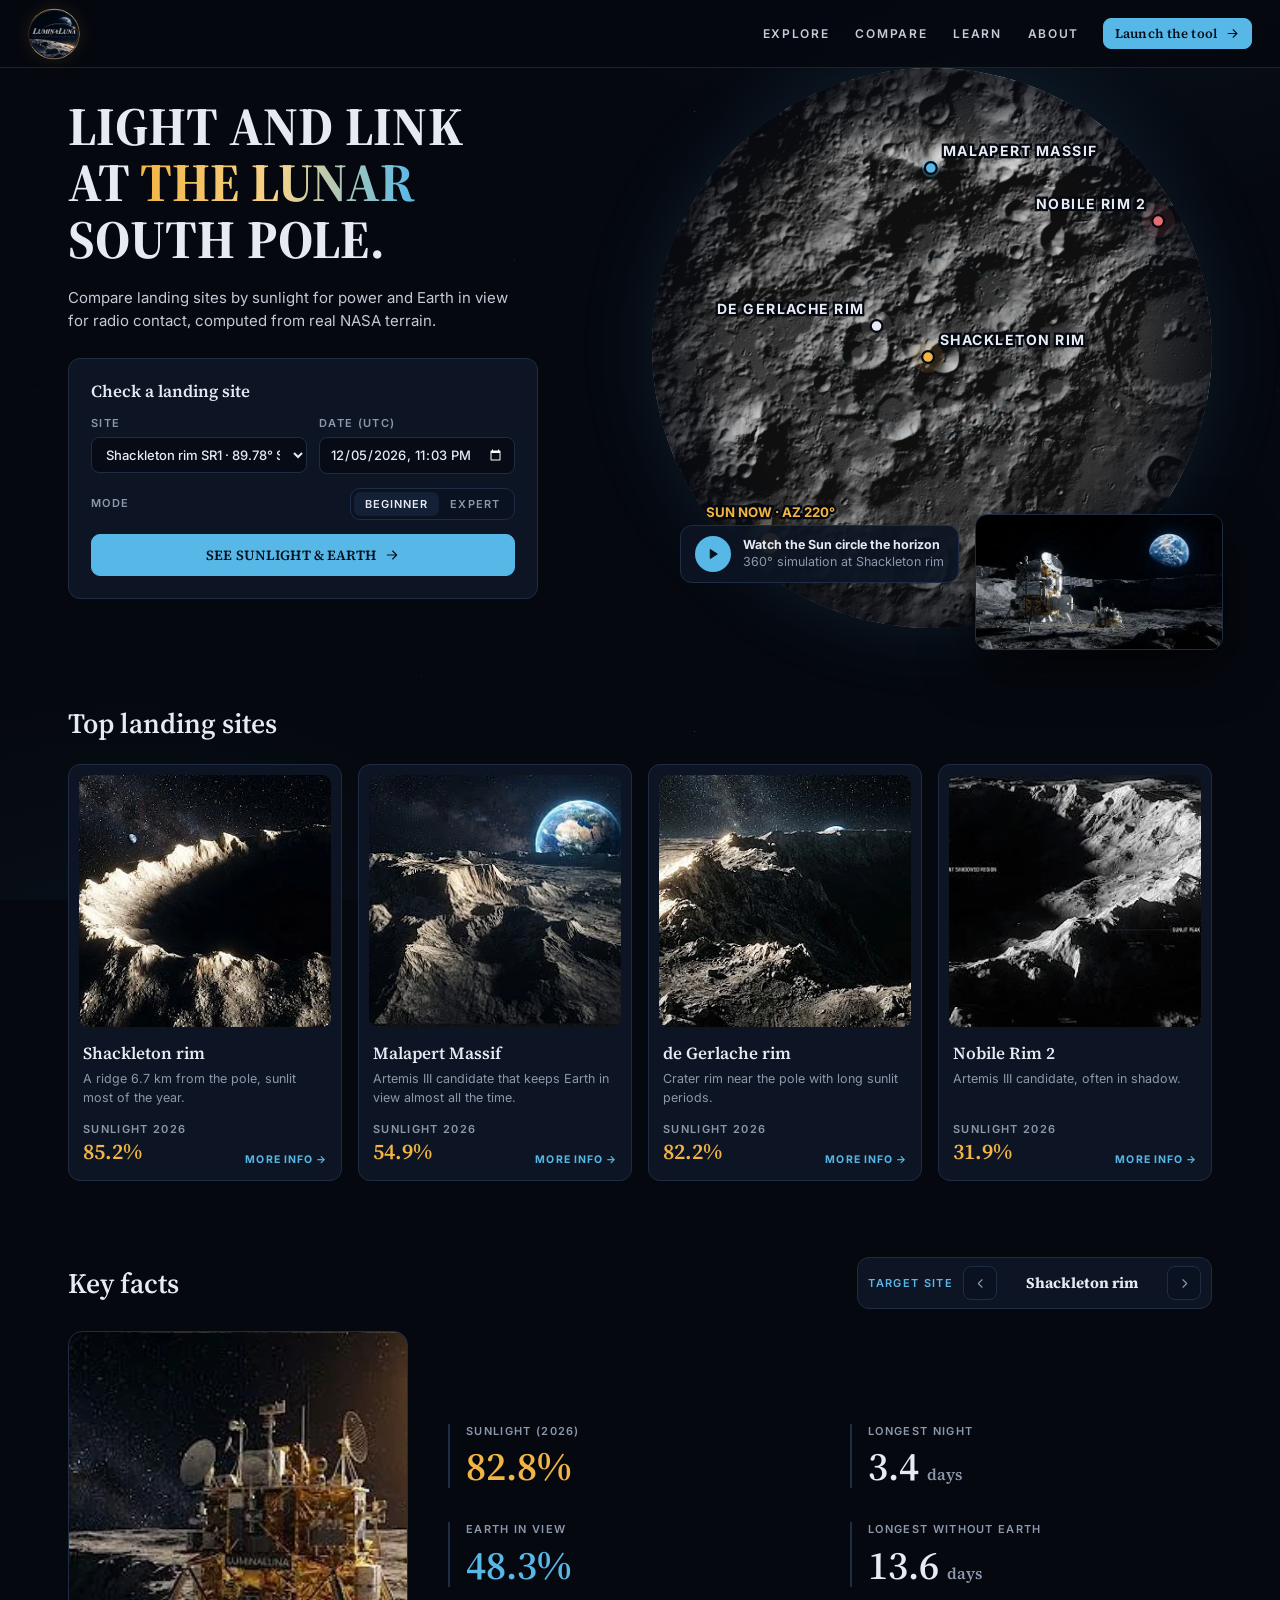
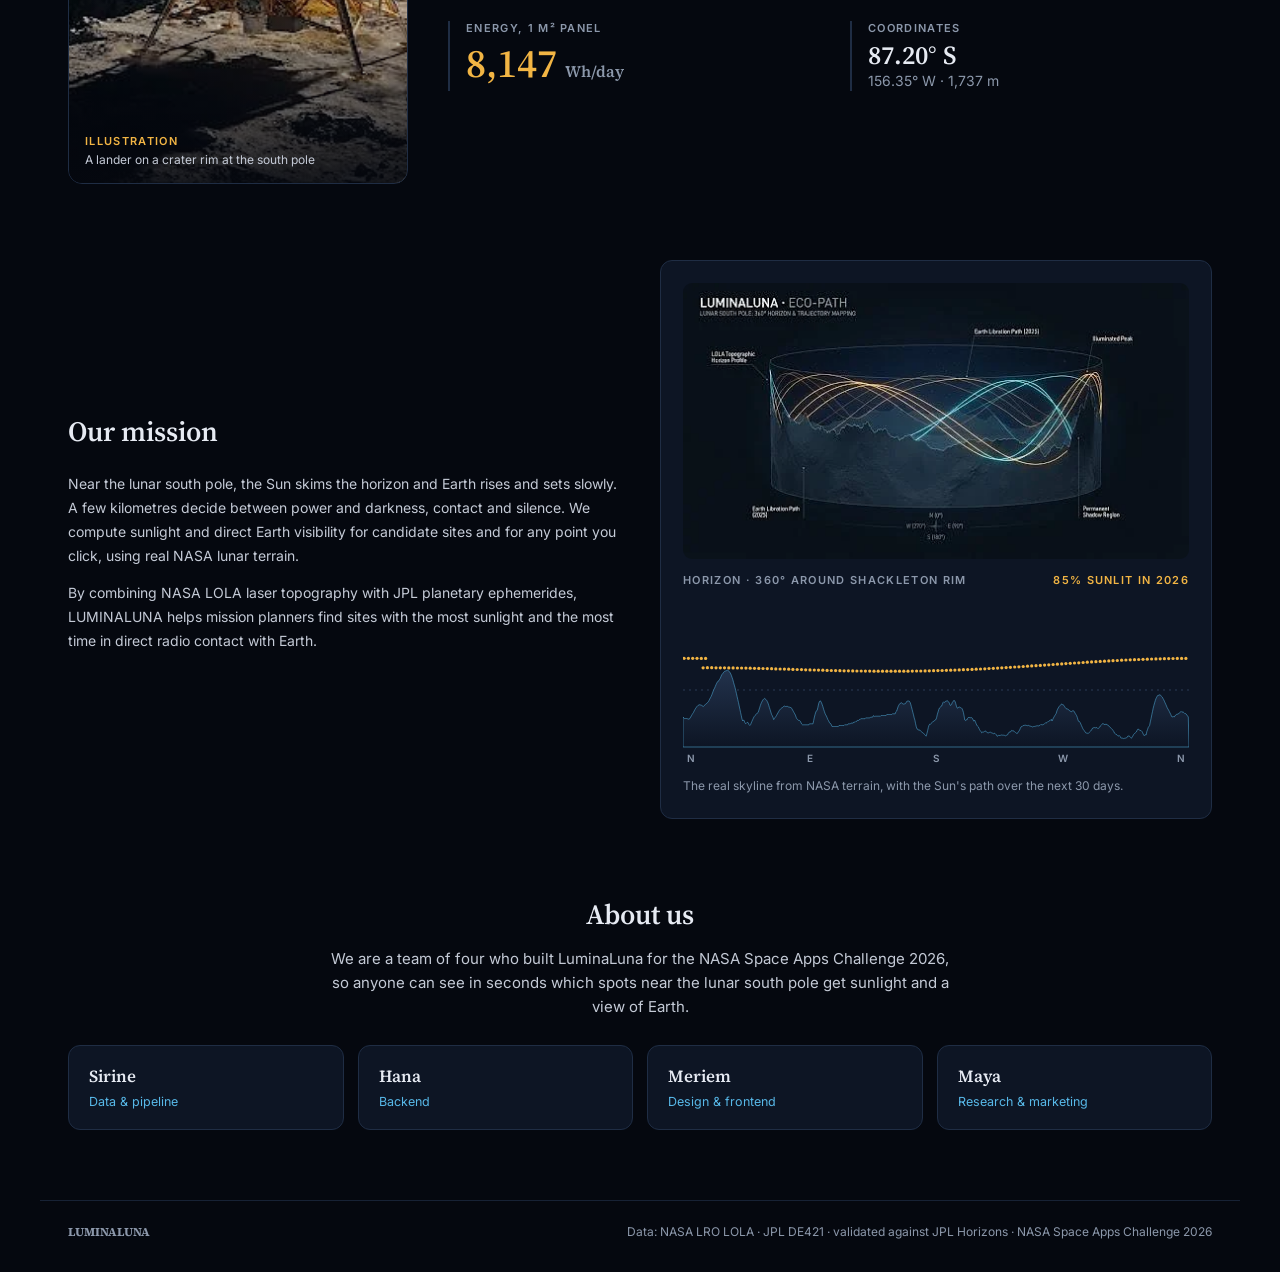
==== app/index.html @ 92cd5998 "Home page: previous design with pictures" ====
<!DOCTYPE html>
<html lang="en">
<head>
<meta charset="utf-8">
<meta name="viewport" content="width=device-width, initial-scale=1">
<title>LUMINALUNA · ECO-PATH — Light and link at the lunar south pole</title>
<meta name="description" content="Compare lunar south pole landing sites by sunlight for power and Earth in view for radio contact, computed from real NASA terrain. NASA Space Apps Challenge 2026.">
<link rel="icon" href="assets/favicon.png">
<link rel="preconnect" href="https://fonts.googleapis.com"><link rel="preconnect" href="https://fonts.gstatic.com" crossorigin>
<link href="https://fonts.googleapis.com/css2?family=Source+Serif+4:opsz,wght@8..60,500;8..60,600;8..60,700&family=Inter:wght@400;500;600;700&family=IBM+Plex+Mono:wght@400;500&display=swap" rel="stylesheet">
<link rel="stylesheet" href="css/landing-base.css">
<link rel="stylesheet" href="css/landing.css">
</head>
<body class="landing">
<header class="lnav">
  <a class="brand" href="index.html" id="logo"></a>
  <nav id="lmenu"><a href="explore.html">Explore</a><a href="compare.html">Compare</a><a href="learn.html">Learn</a><a href="#about">About</a></nav>
  <a class="btn sm hide-m" href="explore.html">Launch the tool <span class="ms" style="font-size:15px">arrow_forward</span></a>
  <button class="iconbtn burger" id="burger" aria-label="Menu"><span class="ms" style="font-size:18px">menu</span></button>
</header>

<main class="lmain">
  <!-- hero -->
  <section class="hero wrap">
    <div class="hero-text">
      <h1>LIGHT AND LINK<br>AT <span class="grad">THE LUNAR</span><br>SOUTH POLE.</h1>
      <p class="lead">Compare landing sites by sunlight for power and Earth in view for radio contact, computed from real NASA terrain.</p>
      <form class="card checkbox" id="check">
        <div class="card-head" style="margin-bottom:14px"><h3>Check a landing site</h3></div>
        <div class="grid" style="grid-template-columns:1.3fr 1fr;gap:12px">
          <label class="label">Site<select class="field" id="fSite" style="margin-top:6px;text-transform:none;letter-spacing:0;font-weight:500"></select></label>
          <label class="label">Date (UTC)<input class="field" type="datetime-local" id="fDate" step="60" style="margin-top:6px;color-scheme:dark;letter-spacing:0;font-weight:500"></label>
        </div>
        <div style="display:flex;justify-content:space-between;align-items:center;margin:14px 0">
          <span class="label">Mode</span>
          <div class="seg" id="fMode"><button type="button" data-m="b" class="on">Beginner</button><button type="button" data-m="x">Expert</button></div>
        </div>
        <button class="btn wide" type="submit">SEE SUNLIGHT &amp; EARTH <span class="ms" style="font-size:16px">arrow_forward</span></button>
      </form>
    </div>
    <div class="hero-map">
      <div class="disc" id="disc"></div>
      <figure class="hero-photo"><img src="assets/photos/lander-earth.webp" alt="Illustration of a lander and a rover on the lunar surface with Earth in the sky" width="512" height="279"></figure>
      <a class="play" id="playLink" href="site.html?id=shackleton_rim_sr1&play=1">
        <span class="playbtn"><span class="ms" style="font-size:16px">play_arrow</span></span>
        <span><b>Watch the Sun circle the horizon</b><br><span class="muted">360° simulation at Shackleton rim</span></span>
      </a>
    </div>
  </section>

  <!-- top sites -->
  <section class="wrap reveal">
    <h2 class="sec">Top landing sites</h2>
    <div class="topsites" id="topsites"></div>
  </section>

  <!-- key facts -->
  <section class="wrap reveal">
    <div style="display:flex;justify-content:space-between;align-items:center;gap:12px;flex-wrap:wrap">
      <h2 class="sec" style="margin:0">Key facts</h2>
      <div class="card picker"><span class="label earth">Target site</span>
        <button class="iconbtn" id="kPrev" aria-label="Previous site"><span class="ms" style="font-size:15px">chevron_left</span></button>
        <b id="kName" class="serif"></b>
        <button class="iconbtn" id="kNext" aria-label="Next site"><span class="ms" style="font-size:15px">chevron_right</span></button></div>
    </div>
    <div class="keyfacts">
      <div class="kimg" id="kImg" style="background-image:url(assets/photos/lander-sun.webp);background-position:80% center"><div class="cap"><span class="label sun">Illustration</span><br>A lander on a crater rim at the south pole</div></div>
      <div class="kgrid" id="kGrid"></div>
    </div>
  </section>

  <!-- mission -->
  <section class="wrap mission reveal">
    <div>
      <h2 class="sec">Our mission</h2>
      <p>Near the lunar south pole, the Sun skims the horizon and Earth rises and sets slowly. A few kilometres decide between power and darkness, contact and silence. We compute sunlight and direct Earth visibility for candidate sites and for any point you click, using real NASA lunar terrain.</p>
      <p class="muted">By combining NASA LOLA laser topography with JPL planetary ephemerides, LUMINALUNA helps mission planners find sites with the most sunlight and the most time in direct radio contact with Earth.</p>
    </div>
    <div class="card">
      <img class="mimg" src="assets/photos/mission-diagram.webp" alt="Illustration of the Sun and Earth paths above a 360 degree horizon" width="512" height="279" loading="lazy">
      <div class="card-head" style="margin-bottom:8px"><span class="label">Horizon · 360° around Shackleton rim</span><span class="label sun" id="mSun"></span></div>
      <div id="mSky"></div>
      <div class="note" style="margin-top:6px">The real skyline from NASA terrain, with the Sun's path over the next 30 days.</div>
    </div>
  </section>

  <!-- about -->
  <section class="wrap" id="about">
    <h2 class="sec" style="text-align:center">About us</h2>
    <p class="about-lead">We are a team of four who built LuminaLuna for the NASA Space Apps Challenge 2026, so anyone can see in seconds which spots near the lunar south pole get sunlight and a view of Earth.</p>
    <div class="team">
      <div class="card reveal"><b>Sirine</b><span class="earth">Data &amp; pipeline</span></div>
      <div class="card reveal"><b>Hana</b><span class="earth">Backend</span></div>
      <div class="card reveal"><b>Meriem</b><span class="earth">Design &amp; frontend</span></div>
      <div class="card reveal"><b>Maya</b><span class="earth">Research &amp; marketing</span></div>
    </div>
  </section>
</main>

<footer class="lfoot wrap">
  <b class="serif">LUMINALUNA</b>
  <span>Data: NASA LRO LOLA · JPL DE421 · validated against JPL Horizons · NASA Space Apps Challenge 2026</span>
</footer>
<script type="module" src="js/landing.js"></script>
</body>
</html>
---- app/css/landing-base.css ----
/* LUMINALUNA · ECO-PATH — styles (final Stitch "celestial" design) */
:root {
  --bg: #05080F; --side: #05080F; --card: #0D1524; --card2: #0A1120; --inner: #0A1120; --deep: #060B15; --hover: #132036;
  --line: #172235; --line2: #1F2D44;
  --text: #E6EAF2; --muted: #8C98AB; --faint: #56637A;
  --sun: #F2B544; --earth: #57B8E8; --earth-d: #3C9FD3; --ok: #55C995; --bad: #E66D72;
  --serif: "Source Serif 4", "Source Serif Pro", Georgia, serif;
  --sans: Inter, system-ui, sans-serif;
  --mono: "IBM Plex Mono", ui-monospace, monospace;
  --r: 12px;
}
* { box-sizing: border-box; }
html, body { margin: 0; background: var(--bg); color: var(--text); font: 14px/1.55 var(--sans); -webkit-font-smoothing: antialiased; }
body {
  background:
    radial-gradient(900px 500px at 85% -10%, rgba(87,184,232,.07), transparent 60%),
    radial-gradient(700px 500px at 10% 110%, rgba(87,184,232,.05), transparent 60%),
    var(--bg);
  background-attachment: fixed;
}
body::before { /* faint star field */
  content: ""; position: fixed; inset: 0; pointer-events: none; z-index: 0; opacity: .5;
  background-image:
    radial-gradient(1px 1px at 12% 18%, #fff8, transparent 60%), radial-gradient(1px 1px at 68% 9%, #fff6, transparent 60%),
    radial-gradient(1px 1px at 83% 42%, #fff5, transparent 60%), radial-gradient(1.4px 1.4px at 31% 77%, #fff7, transparent 60%),
    radial-gradient(1px 1px at 52% 58%, #fff4, transparent 60%), radial-gradient(1px 1px at 92% 85%, #fff6, transparent 60%),
    radial-gradient(1.2px 1.2px at 6% 63%, #fff5, transparent 60%), radial-gradient(1px 1px at 44% 31%, #fff3, transparent 60%);
  background-size: 620px 620px;
}
a { color: inherit; text-decoration: none; }
button, input, select { font: inherit; color: inherit; }
::selection { background: rgba(87,184,232,.25); }
.mono { font-family: var(--mono); font-variant-numeric: tabular-nums; }
.serif { font-family: var(--serif); }
.num { font-family: var(--serif); font-weight: 600; font-variant-numeric: tabular-nums; letter-spacing: -.01em; }
.muted { color: var(--muted); } .faint { color: var(--faint); }
.sun { color: var(--sun); } .earth { color: var(--earth); } .ok { color: var(--ok); } .bad { color: var(--bad); }
.ic { display: inline-block; vertical-align: middle; flex: none; }
.hidden { display: none !important; }
.label { font: 600 11px/1.3 var(--sans); letter-spacing: .12em; text-transform: uppercase; color: var(--muted); }
.label.sun { color: var(--sun); } .label.earth { color: var(--earth); }
.dot { display: inline-block; width: 8px; height: 8px; border-radius: 50%; margin-right: 7px; vertical-align: 1px; }

/* ================================================================ shell */
.sidebar { position: fixed; inset: 0 auto 0 0; width: 228px; background: var(--side); border-right: 1px solid var(--line);
  display: flex; flex-direction: column; z-index: 40; }
.brand { height: 104px; padding: 0; display: flex; align-items: center; justify-content: center; }
.sidebar .brand .emblem { width: 76px; height: 76px; }
.emblem { width: 46px; height: 46px; border-radius: 50%; flex: none; display: block; box-shadow: 0 0 18px rgba(242,181,68,.12); }
.brand b { display: block; font: 700 15px var(--serif); letter-spacing: .06em; }
.brand small { display: block; font: 600 10px var(--sans); color: var(--earth); letter-spacing: .14em; text-transform: uppercase; }
.nav { padding: 14px 10px; display: flex; flex-direction: column; gap: 4px; }
.nav a { display: flex; align-items: center; gap: 12px; padding: 10px 12px; border-radius: 8px; color: #C4CAD6;
  font: 500 14px var(--serif); letter-spacing: .08em; text-transform: uppercase; }
.nav a:hover { background: var(--hover); color: var(--text); }
.nav a.on { background: var(--earth); color: #04101C; font-weight: 600; }
.side-foot { margin-top: auto; padding: 16px 18px; font: 10.5px/1.6 var(--mono); color: var(--faint); }
.side-foot a { color: var(--muted); text-decoration: underline dotted; }
.main { margin-left: 228px; min-height: 100vh; position: relative; z-index: 1; }
.topbar { position: sticky; top: 0; z-index: 30; height: 64px; display: flex; align-items: center; gap: 12px; padding: 0 28px;
  background: rgba(5,8,15,.86); backdrop-filter: blur(10px); border-bottom: 1px solid var(--line); }
.page { padding: 26px 28px 40px; max-width: 1480px; }

.when { display: inline-flex; align-items: center; gap: 2px; background: var(--card2); border: 1px solid var(--line2); border-radius: 10px; padding: 3px 4px; }
.when button { background: none; border: 0; color: var(--muted); padding: 5px 6px; border-radius: 6px; cursor: pointer; font: 12px var(--mono); }
.when button:hover { background: var(--hover); color: var(--text); }
.when .date { display: inline-flex; align-items: center; gap: 7px; color: var(--earth); font: 600 13px var(--sans); padding: 5px 8px; }
.when .now { color: var(--earth); border: 1px solid var(--line2); background: var(--hover); font: 600 12px var(--sans); padding: 4px 10px; }
.when input { position: absolute; opacity: 0; pointer-events: none; width: 1px; height: 1px; }

.seg { display: inline-flex; background: var(--card2); border: 1px solid var(--line2); border-radius: 10px; padding: 3px; }
.seg button { border: 0; background: none; color: var(--muted); padding: 5px 11px; border-radius: 7px; cursor: pointer; font: 600 11px var(--sans); letter-spacing: .1em; text-transform: uppercase; }
.seg button:hover { color: var(--text); }
.seg button.on { background: var(--hover); color: var(--text); }
.seg.blue button.on { background: var(--earth); color: #04101C; }

.btn { white-space: nowrap; flex: none; display: inline-flex; align-items: center; justify-content: center; gap: 8px; padding: 10px 16px;
  border-radius: 9px; cursor: pointer; background: var(--earth); border: 1px solid var(--earth); color: #04101C; font: 600 14px var(--serif); letter-spacing: .01em; }
.btn:hover { background: #73C6EE; }
.btn.ghost { background: transparent; color: var(--text); border-color: var(--line2); }
.btn.ghost:hover { background: var(--hover); }
.btn.sm { padding: 6px 11px; font-size: 13px; border-radius: 8px; }
.btn.wide { width: 100%; }
.btn[disabled] { opacity: .45; cursor: default; }
.iconbtn { width: 34px; height: 34px; border-radius: 8px; border: 1px solid var(--line2); background: var(--card2); color: var(--muted); display: inline-grid; place-items: center; cursor: pointer; }
.iconbtn:hover { color: var(--text); background: var(--hover); }

/* ================================================================ cards */
.card { background: var(--card); border: 1px solid var(--line2); border-radius: var(--r); padding: 22px; }
.card h2 { font: 600 20px/1.2 var(--serif); margin: 0; }
.card h3 { font: 600 17px/1.25 var(--serif); margin: 0; }
.card-head { display: flex; flex-wrap: wrap; align-items: center; justify-content: space-between; gap: 10px; margin-bottom: 16px; }
.inner { background: var(--inner); border: 1px solid var(--line); border-radius: 10px; padding: 14px; }
.grid { display: grid; gap: 18px; }
.stack { display: flex; flex-direction: column; gap: 18px; }
.kv { display: flex; justify-content: space-between; align-items: center; gap: 12px; padding: 9px 12px; background: var(--inner);
  border: 1px solid var(--line); border-radius: 9px; font-size: 13px; }
.kv + .kv { margin-top: 8px; }
.kv > span:first-child { color: #C4CAD6; display: flex; align-items: center; gap: 8px; }
.kv > span:last-child { font-weight: 600; font-variant-numeric: tabular-nums; }
.bar { height: 5px; background: var(--deep); border-radius: 99px; overflow: hidden; }
.bar > i { display: block; height: 100%; border-radius: 99px; }
.tag { display: inline-block; font: 600 10px var(--sans); letter-spacing: .1em; text-transform: uppercase; padding: 3px 8px; border-radius: 6px; border: 1px solid var(--line2); color: var(--muted); }
.tag.sun { color: var(--sun); border-color: rgba(242,181,68,.4); background: rgba(242,181,68,.08); }
.tag.earth { color: var(--earth); border-color: rgba(87,184,232,.4); background: rgba(87,184,232,.08); }
.badge { font: 700 10px var(--sans); letter-spacing: .08em; text-transform: uppercase; padding: 3px 7px; border-radius: 5px; background: var(--earth); color: #04101C; }
.note { font-size: 12px; color: var(--muted); line-height: 1.55; }
.legend { display: flex; flex-wrap: wrap; gap: 16px; font: 600 11px var(--sans); letter-spacing: .06em; color: var(--muted); }
.legend i { display: inline-block; width: 10px; height: 10px; border-radius: 3px; margin-right: 6px; vertical-align: -1px; }
.stat { background: var(--card); border: 1px solid var(--line2); border-radius: 12px; padding: 18px 20px; display: flex; flex-direction: column; gap: 6px; }
.stat .top { display: flex; justify-content: space-between; align-items: center; }
.stat .v { font: 600 30px/1.15 var(--serif); letter-spacing: -.01em; margin-top: 10px; }
.stat .l { color: var(--muted); font-size: 12.5px; }
.thumb { background: #000 center/cover no-repeat; border-radius: 10px; }
.moonthumb { width: 64px; height: 64px; border-radius: 50%; background: #000 center/cover; border: 1px solid var(--line2); flex: none;
  box-shadow: 0 0 0 6px rgba(87,184,232,.05); }
.field { width: 100%; background: var(--deep); border: 1px solid var(--line2); border-radius: 8px; padding: 8px 10px; color: var(--text); font-size: 13px; }
.field:focus { outline: none; border-color: var(--earth); }
select.field { cursor: pointer; }
.page-title { font: 600 32px/1.1 var(--serif); margin: 0; }
.subtitle { color: var(--muted); margin-top: 6px; }

/* beginner / expert */
body:not(.expert) .x-only { display: none !important; }
body.expert .b-only { display: none !important; }

/* ================================================================ explore */
.explore { grid-template-columns: 290px minmax(380px, 1fr) 300px; align-items: start; }
.search { position: relative; }
.search .ic { position: absolute; left: 10px; top: 9px; color: var(--muted); }
.search .field { padding-left: 34px; }
.chips { display: flex; flex-wrap: wrap; gap: 6px; }
.chip { padding: 4px 10px; border-radius: 99px; font: 600 12px var(--sans); border: 1px solid var(--line2); background: var(--deep); color: #C4CAD6; cursor: pointer; white-space: nowrap; }
.chip:hover { color: var(--text); }
.chip.on { background: var(--earth); color: #04101C; border-color: var(--earth); }
.list { position: relative; display: flex; flex-direction: column; gap: 8px; max-height: 470px; overflow-y: auto; padding-right: 2px; }
.item { padding: 11px 12px; border-radius: 10px; background: var(--inner); border: 1px solid var(--line); cursor: pointer; display: flex; flex-direction: column; gap: 6px; }
.item:hover { border-color: var(--line2); background: var(--hover); }
.item.on { border-color: var(--earth); background: #0E1C30; }
.item .n { font: 600 14.5px/1.2 var(--serif); }
.item .c { font: 600 11.5px var(--sans); color: var(--earth); white-space: nowrap; }
.item .pp { display: flex; justify-content: space-between; font: 600 12px var(--sans); }
.mapcard { position: relative; overflow: hidden; }
.mapbox { position: relative; }
.mapwrap { position: relative; aspect-ratio: 1; width: 100%; max-width: 560px; margin: 4px auto; border-radius: 50%; overflow: hidden;
  background: var(--deep); border: 1px solid var(--line2); touch-action: none; cursor: crosshair; box-shadow: 0 0 60px rgba(87,184,232,.06); }
.mapwrap svg { width: 100%; height: 100%; display: block; }
.mapwrap.drag { cursor: grabbing; }
.mapbtns { position: absolute; right: 0; bottom: 6px; display: flex; flex-direction: column; gap: 6px; z-index: 2; }
.maptip { position: absolute; z-index: 3; pointer-events: none; background: rgba(13,21,36,.96); border: 1px solid var(--line2); border-radius: 8px; padding: 8px 10px;
  font-size: 12px; transform: translate(-50%, calc(-100% - 14px)); white-space: nowrap; }
.slopebar { display: flex; align-items: center; gap: 14px; justify-content: space-between; margin-top: 14px; font: 600 11px var(--sans); }
.slopebar .grad { flex: 1; height: 8px; border-radius: 99px; background: linear-gradient(90deg, #55C995, #F2B544 55%, #E66D72); max-width: 220px; }
.ministat { background: var(--inner); border: 1px solid var(--line2); border-radius: 10px; padding: 12px; }
.ministat .v { font: 600 26px var(--serif); margin-top: 6px; }

/* ================================================================ site detail */
.site-grid { grid-template-columns: 1fr 1fr; }
.statusc .big { font: 600 30px/1.15 var(--serif); margin: 10px 0 0; }
.statusc .foot { border-top: 1px solid var(--line2); margin-top: 18px; padding-top: 14px; font-size: 13px; }
.statusc .icon { width: 42px; height: 42px; border-radius: 50%; display: grid; place-items: center; background: var(--deep); border: 1px solid var(--line2); }
.panorama svg, .timeline svg { width: 100%; display: block; }
.months { display: grid; grid-template-columns: repeat(12, 1fr); gap: 6px; }
.months > div { min-width: 0; background: var(--inner); border: 1px solid var(--line); border-radius: 9px; padding: 8px 6px; font: 600 11px var(--sans); }
.months > div.on { border-color: var(--earth); box-shadow: inset 0 0 0 1px var(--earth); }
.months .cols { height: 46px; display: flex; gap: 4px; align-items: flex-end; margin: 8px 0 6px; }
.months .cols i { flex: 1; border-radius: 3px 3px 1px 1px; display: block; min-height: 2px; }
.months .vals { display: flex; justify-content: space-between; font-size: 10.5px; }
.win { display: flex; justify-content: space-between; align-items: center; gap: 10px; padding: 11px 13px; border-radius: 10px; background: var(--inner); border: 1px solid var(--line); }
.win + .win { margin-top: 8px; }
.win .t { font: 600 13px var(--serif); }
.win .s { font-size: 11.5px; color: var(--muted); margin-top: 2px; }
.win .pill { font: 600 11px var(--sans); padding: 4px 9px; border-radius: 6px; background: var(--hover); color: #C4CAD6; white-space: nowrap; }
.win.now .pill { background: rgba(87,184,232,.15); color: var(--earth); }
.progress { height: 4px; background: var(--deep); border-radius: 99px; overflow: hidden; }
.progress i { display: block; height: 100%; background: var(--earth); width: 0; transition: width .2s; }
.playbtn { width: 36px; height: 36px; border-radius: 50%; border: 0; background: var(--earth); color: #04101C; display: grid; place-items: center; cursor: pointer; flex: none; }
.playbtn:hover { background: #73C6EE; }
.sitepick { appearance: none; -webkit-appearance: none; background: transparent; border: 0; color: var(--text); font: 600 30px/1.15 var(--serif); cursor: pointer; padding-right: 26px;
  background-image: linear-gradient(45deg, transparent 50%, #8C98AB 50%), linear-gradient(135deg, #8C98AB 50%, transparent 50%);
  background-position: right 8px top 58%, right 2px top 58%; background-size: 6px 6px; background-repeat: no-repeat; max-width: 100%; field-sizing: content; }
.sitepick option, .sitepick optgroup { background: var(--card); color: var(--text); font: 14px var(--sans); }

/* ================================================================ compare */
.cols4 { display: grid; grid-template-columns: repeat(var(--n, 4), minmax(0, 1fr)); gap: 14px; }
.sitecard { background: var(--card); border: 1px solid var(--line2); border-radius: 12px; overflow: hidden; position: relative; }
.sitecard .thumb { height: 104px; border-radius: 0; position: relative; }
.sitecard .thumb::after { content: ""; position: absolute; inset: 0; background: linear-gradient(180deg, transparent 40%, rgba(13,21,36,.9)); }
.sitecard .lab { position: absolute; top: 10px; left: 12px; z-index: 1; font: 700 10px var(--sans); letter-spacing: .12em; background: rgba(5,8,15,.7); padding: 3px 7px; border-radius: 5px; }
.sitecard .x { position: absolute; top: 8px; right: 8px; z-index: 1; width: 26px; height: 26px; border-radius: 50%; border: 0; background: rgba(5,8,15,.7); color: var(--text); cursor: pointer; display: grid; place-items: center; }
.sitecard .body { padding: 12px 14px 14px; }
.sitecard .n { font: 600 16px var(--serif); }
.metricgroup { background: var(--inner); border: 1px solid var(--line); border-radius: 11px; padding: 14px; }
.metricgroup + .metricgroup { margin-top: 12px; }
.metricgroup h3 { font: 600 14.5px var(--serif); margin: 0 0 10px; display: flex; align-items: center; gap: 8px; }
.cell { background: var(--card2); border: 1px solid var(--line2); border-radius: 9px; padding: 10px 12px; display: flex; justify-content: space-between; align-items: center; gap: 6px; min-width: 0; }
.cell.best { border-color: rgba(87,184,232,.55); }
.cell .v { font: 600 18px var(--serif); white-space: nowrap; }
.cell .v small { font: 12px var(--sans); color: var(--muted); }
.cell .s { font-size: 11px; color: var(--muted); white-space: nowrap; overflow: hidden; text-overflow: ellipsis; }
.summary { font: 500 18px/1.45 var(--serif); }

/* ================================================================ learn */
.concepts { grid-template-columns: repeat(4, minmax(0, 1fr)); }
.concept { display: flex; flex-direction: column; }
.concept .sq { width: 38px; height: 38px; border-radius: 9px; display: grid; place-items: center; background: var(--deep); border: 1px solid var(--line2); }
.concept p { color: var(--muted); margin: 10px 0 0; line-height: 1.6; font-size: 13.5px; }
.concept .fact { margin-top: auto; padding-top: 16px; }
.concept .fact > div { display: flex; justify-content: space-between; gap: 10px; align-items: center; background: var(--inner); border: 1px solid var(--line); border-radius: 9px; padding: 9px 12px; }
input[type=range] { width: 100%; accent-color: var(--earth); }
.header-moon { position: absolute; right: 270px; top: -24px; width: 150px; height: 150px; background: url(../assets/moon.png) center/contain no-repeat; opacity: .55; pointer-events: none; filter: drop-shadow(0 0 30px rgba(87,184,232,.25)); }
@media (max-width: 860px) { .header-moon { right: 0; top: -30px; width: 110px; height: 110px; opacity: .35; } }

footer.credits { margin-top: 30px; padding-top: 14px; border-top: 1px solid var(--line); font: 11px var(--sans); color: var(--faint); display: flex; flex-wrap: wrap; gap: 6px 18px; justify-content: space-between; }
.loading { color: var(--muted); font: 12px var(--sans); padding: 24px; text-align: center; }
.toast { position: fixed; bottom: 22px; left: 50%; transform: translateX(-50%); background: var(--card); border: 1px solid var(--earth); border-radius: 10px; padding: 10px 16px; z-index: 99; font-size: 13px; box-shadow: 0 8px 30px rgba(0,0,0,.5); }

/* ================================================================ responsive */
@media (max-width: 1320px) {
  .explore { grid-template-columns: 270px 1fr; }
  .explore > :last-child { grid-column: 1 / -1; display: grid; grid-template-columns: 1fr 1fr; gap: 18px; }
  .concepts { grid-template-columns: repeat(2, minmax(0, 1fr)); }
}
@media (max-width: 860px) {
  .sidebar { inset: auto 0 0 0; width: 100%; height: 64px; flex-direction: row; border-right: 0; border-top: 1px solid var(--line); background: rgba(5,8,15,.96); backdrop-filter: blur(10px); }
  .brand, .side-foot { display: none; }
  .nav { flex-direction: row; justify-content: space-around; width: 100%; padding: 6px 4px; gap: 0; }
  .nav a { flex-direction: column; gap: 3px; padding: 6px 4px; flex: 1; font: 600 10.5px var(--sans); letter-spacing: .04em; text-align: center; min-height: 48px; justify-content: center; }
  .nav a.on { background: none; color: var(--earth); }
  .main { margin-left: 0; padding-bottom: 72px; }
  .topbar { height: auto; padding: 10px 14px; flex-wrap: wrap; gap: 8px; }
  .when .d1 { display: none; }
  .page { padding: 18px 14px 30px; }
  .page-title { font-size: 26px; }
  .explore, .site-grid, .concepts { grid-template-columns: 1fr; }
  .explore > :last-child { display: flex; grid-template-columns: none; }
  .explore > .mapcol { order: -2; }
  .explore > :last-child { order: -1; }
  .cols4 { grid-template-columns: repeat(2, minmax(0, 1fr)); }
  .months { grid-template-columns: repeat(4, minmax(0, 1fr)); }
  .stats4 { grid-template-columns: 1fr 1fr !important; }
  .metricgroup .cols4 { grid-template-columns: 1fr; gap: 6px; }
  .card { padding: 16px; }
  .statusc .big, .sitepick { font-size: 24px; }
  .hide-m { display: none !important; }
}
@media print {
  .sidebar, .topbar, .btn { display: none !important; }
  .main { margin: 0; }
}


/* ================================================================ animations */
@keyframes rise { from { opacity: 0; transform: translateY(14px); } to { opacity: 1; transform: none; } }
@keyframes fade { from { opacity: 0; } to { opacity: 1; } }
@keyframes twinkle { 0%, 100% { opacity: .35; } 50% { opacity: .7; } }
@keyframes pulse { 0% { box-shadow: 0 0 0 0 rgba(87,184,232,.55); } 70% { box-shadow: 0 0 0 10px rgba(87,184,232,0); } 100% { box-shadow: 0 0 0 0 rgba(87,184,232,0); } }
@keyframes pulseSun { 0% { box-shadow: 0 0 0 0 rgba(242,181,68,.55); } 70% { box-shadow: 0 0 0 10px rgba(242,181,68,0); } 100% { box-shadow: 0 0 0 0 rgba(242,181,68,0); } }
@keyframes glow { 0%, 100% { box-shadow: 0 0 14px rgba(242,181,68,.12); } 50% { box-shadow: 0 0 26px rgba(242,181,68,.32); } }
@keyframes shimmer { from { background-position: 0% 50%; } to { background-position: 200% 50%; } }
@keyframes spinSlow { to { transform: rotate(360deg); } }

body::before { animation: twinkle 7s ease-in-out infinite; }
.emblem { animation: glow 5s ease-in-out infinite; transition: transform .5s ease; }
.brand:hover .emblem { transform: rotate(-8deg) scale(1.05); }

/* page entrance: cards rise one after another */
.enter .page .card, .enter .page .stat, .enter .page .sitecard, .enter .page > h1, .enter .page .page-title { animation: rise .6s cubic-bezier(.2,.7,.2,1) both; }
.enter .page .grid > :nth-child(2), .enter .page .stack > :nth-child(2), .enter .page .cols4 > :nth-child(2) { animation-delay: .07s; }
.enter .page .grid > :nth-child(3), .enter .page .stack > :nth-child(3), .enter .page .cols4 > :nth-child(3) { animation-delay: .14s; }
.enter .page .grid > :nth-child(4), .enter .page .stack > :nth-child(4), .enter .page .cols4 > :nth-child(4) { animation-delay: .21s; }
.enter .page .stack > :nth-child(5) { animation-delay: .28s; } .enter .page .stack > :nth-child(6) { animation-delay: .35s; }
.enter .page .stack > :nth-child(7) { animation-delay: .42s; } .enter .page .stack > :nth-child(n+8) { animation-delay: .49s; }
.fadein > * { animation: rise .45s cubic-bezier(.2,.7,.2,1) both; }
.fadein > :nth-child(2) { animation-delay: .06s; } .fadein > :nth-child(3) { animation-delay: .12s; }

/* hover feedback */
.btn, .chip, .iconbtn, .item, .sitecard, .tsite, .nav a, .seg button { transition: background .2s, color .2s, border-color .2s, transform .2s, box-shadow .2s; }
.btn:hover { transform: translateY(-1px); box-shadow: 0 6px 18px rgba(87,184,232,.18); }
.btn:active { transform: none; }
.sitecard:hover, .tsite:hover { transform: translateY(-4px); border-color: rgba(87,184,232,.5); box-shadow: 0 14px 30px rgba(0,0,0,.35); }
.sitecard .thumb, .tsite .thumb { transition: transform .6s ease, filter .6s ease; }
.sitecard:hover .thumb, .tsite:hover .thumb { transform: scale(1.04); filter: brightness(1.12); }
.sitecard, .tsite .thumbbox { overflow: hidden; }
.item:hover { transform: translateX(3px); }
.nav a:hover .ic { transform: scale(1.12); }
.nav a .ic { transition: transform .2s; }

/* live indicators */
.statusc .icon.live { animation: pulseSun 2.4s ease-out infinite; }
.statusc .icon.live.earthlive { animation-name: pulse; }
.playbtn { animation: pulse 2.6s ease-out infinite; }
.playbtn.playing { animation: none; }
.bar > i, .months .cols i { transition: height .6s cubic-bezier(.2,.7,.2,1), width .6s cubic-bezier(.2,.7,.2,1); }
.mapwrap { animation: fade .8s ease both; }

/* scroll reveal (landing) */
.reveal { opacity: 0; transform: translateY(22px); transition: opacity .8s cubic-bezier(.2,.7,.2,1), transform .8s cubic-bezier(.2,.7,.2,1); }
.reveal.in { opacity: 1; transform: none; }

@media (prefers-reduced-motion: reduce) {
  *, *::before, *::after { animation: none !important; transition: none !important; }
  .reveal { opacity: 1; transform: none; }
}
---- app/css/landing.css ----
/* Landing page (index.html) — extends app.css */
.landing .wrap { max-width: 1200px; margin: 0 auto; padding: 0 28px; }
.lnav { position: sticky; top: 0; z-index: 30; display: flex; align-items: center; gap: 24px; padding: 0 28px; height: 68px;
  background: rgba(5,8,15,.85); backdrop-filter: blur(10px); border-bottom: 1px solid var(--line); }
.lnav .brand { padding: 0; height: auto; display: flex !important; }
.lnav .emblem { width: 52px; height: 52px; }
.lnav nav { margin-left: auto; display: flex; gap: 26px; }
.lnav nav a { font: 600 12px var(--sans); letter-spacing: .14em; text-transform: uppercase; color: #C4CAD6; }
.lnav nav a:hover { color: var(--earth); }
.burger { display: none; }
.lmain { position: relative; z-index: 1; }
.landing .lmain > section + section { margin-top: 76px; }
.hero { display: grid; grid-template-columns: 1fr 1.05fr; gap: 40px; align-items: center; margin-top: 48px; }
.hero h1 { font: 700 54px/1.05 var(--serif); letter-spacing: .005em; margin: 0; }
.hero .grad { background: linear-gradient(90deg, var(--sun), #F6D38B 25%, var(--earth) 50%, #F6D38B 75%, var(--sun)); background-size: 200% 100%; -webkit-background-clip: text; background-clip: text; color: transparent; animation: shimmer 8s linear infinite; }
.hero .lead { color: #C4CAD6; font-size: 15px; max-width: 460px; margin: 18px 0 26px; }
.checkbox { max-width: 470px; }
.hero-map { position: relative; }
.disc { aspect-ratio: 1; width: 100%; max-width: 560px; margin-left: auto; border-radius: 50%; overflow: hidden; box-shadow: 0 0 80px rgba(87,184,232,.12), inset 0 0 0 1px var(--line2); }
.disc svg { width: 100%; height: 100%; display: block; }
.play { position: absolute; left: 6%; bottom: 8%; display: flex; align-items: center; gap: 12px; background: rgba(13,21,36,.92); border: 1px solid var(--line2);
  border-radius: 12px; padding: 10px 14px; font-size: 12.5px; line-height: 1.35; }
.play:hover { border-color: var(--earth); }
.sec { font: 600 28px var(--serif); margin: 0 0 22px; }
.topsites { display: grid; grid-template-columns: repeat(4, minmax(0, 1fr)); gap: 16px; }
.tsite { background: var(--card); border: 1px solid var(--line2); border-radius: 12px; padding: 10px; display: flex; flex-direction: column; }
.tsite .thumb { aspect-ratio: 1; border-radius: 9px; }
.tsite h3 { font: 600 17px var(--serif); margin: 14px 4px 4px; }
.tsite p { color: var(--muted); font-size: 12.5px; margin: 0 4px 14px; flex: 1; }
.tsite .row { display: flex; justify-content: space-between; align-items: flex-end; margin: 0 4px 4px; }
.tsite .row .v { font: 600 22px var(--serif); color: var(--sun); }
.tsite .more { font: 700 10.5px var(--sans); letter-spacing: .1em; color: var(--earth); }
.picker { display: flex; align-items: center; gap: 10px; padding: 8px 10px; }
.picker b { font-size: 15px; min-width: 150px; text-align: center; }
.keyfacts { display: grid; grid-template-columns: 340px 1fr; gap: 40px; align-items: center; margin-top: 22px; }
.kimg { aspect-ratio: 3 / 4; border-radius: 14px; background: #000 center/cover; position: relative; border: 1px solid var(--line2); overflow: hidden; }
.kimg::after { content: ""; position: absolute; inset: 0; background: linear-gradient(180deg, transparent 55%, rgba(5,8,15,.9)); }
.kimg .cap { position: absolute; left: 16px; bottom: 14px; z-index: 1; font-size: 12px; color: #C4CAD6; }
.kgrid { display: grid; grid-template-columns: 1fr 1fr; gap: 34px 40px; }
.kgrid > div { border-left: 2px solid var(--line2); padding-left: 16px; }
.kgrid .v { font: 600 40px/1.1 var(--serif); margin-top: 6px; }
.kgrid .v small { font: 600 16px var(--serif); color: var(--muted); }
.mission { display: grid; grid-template-columns: 1fr 1fr; gap: 40px; align-items: center; }
.mission p { color: #C4CAD6; line-height: 1.7; }
.team { display: grid; grid-template-columns: repeat(4, minmax(0, 1fr)); gap: 14px; }
.team .card { padding: 18px 20px; display: flex; flex-direction: column; gap: 4px; }
.team b { font: 600 17px var(--serif); }
.team span { font-size: 12.5px; }
.lfoot { margin-top: 70px !important; padding: 22px 28px 30px !important; border-top: 1px solid var(--line); display: flex; justify-content: space-between; gap: 14px; flex-wrap: wrap;
  font-size: 12px; color: var(--muted); position: relative; z-index: 1; }

@media (max-width: 980px) {
  .hero, .keyfacts, .mission { grid-template-columns: 1fr; }
  .hero h1 { font-size: 40px; }
  .disc { margin: 0 auto; }
  .topsites { grid-template-columns: none; grid-auto-flow: column; grid-auto-columns: 72%; overflow-x: auto; scroll-snap-type: x mandatory; padding-bottom: 6px; }
  .tsite { scroll-snap-align: start; }
  .kimg { aspect-ratio: 16 / 9; }
  .team { grid-template-columns: 1fr 1fr; }
}
@media (max-width: 700px) {
  .landing .wrap, .lnav { padding-left: 16px; padding-right: 16px; }
  .lnav nav { display: none; position: absolute; top: 68px; left: 0; right: 0; flex-direction: column; gap: 0; background: var(--card); border-bottom: 1px solid var(--line2); }
  .lnav nav.open { display: flex; }
  .lnav nav a { padding: 16px 20px; border-top: 1px solid var(--line); }
  .burger { display: inline-grid; margin-left: auto; }
  .hero h1 { font-size: 34px; }
  .kgrid { gap: 22px 18px; }
  .kgrid .v { font-size: 30px; }
  .play { position: static; margin-top: 14px; }
  .lmain > section + section { margin-top: 52px; }
}

/* landing animations */
.hero-text > * { animation: rise .8s cubic-bezier(.2,.7,.2,1) both; }
.hero-text > :nth-child(2) { animation-delay: .15s; } .hero-text > :nth-child(3) { animation-delay: .3s; }
.hero-map { animation: fade 1.4s ease .2s both; }
.disc { animation: discglow 6s ease-in-out infinite; }
@keyframes discglow { 0%, 100% { box-shadow: 0 0 60px rgba(87,184,232,.10), inset 0 0 0 1px var(--line2); } 50% { box-shadow: 0 0 110px rgba(87,184,232,.22), inset 0 0 0 1px var(--line2); } }
.disc svg .orbit { transform-origin: 0 0; animation: spinSlow 120s linear infinite; }
.play .playbtn { animation: pulse 2.6s ease-out infinite; }
.tsite:nth-child(2) { transition-delay: 0s; }
.topsites .tsite.reveal:nth-child(2) { transition-delay: .08s; } .topsites .tsite.reveal:nth-child(3) { transition-delay: .16s; } .topsites .tsite.reveal:nth-child(4) { transition-delay: .24s; }
.team .card.reveal:nth-child(2) { transition-delay: .08s; } .team .card.reveal:nth-child(3) { transition-delay: .16s; } .team .card.reveal:nth-child(4) { transition-delay: .24s; }
.kgrid > div { transition: opacity .4s; }
.kgrid.swap > div { opacity: 0; }

/* pictures from the design */
.hero-photo { position: absolute; right: -2%; bottom: -4%; width: 44%; margin: 0; border-radius: 12px; overflow: hidden; border: 1px solid var(--line2); box-shadow: 0 18px 50px rgba(0,0,0,.6); }
.hero-photo img { display: block; width: 100%; height: auto; }
.tsite .thumb { background-size: cover; background-position: center; }
.mimg { display: block; width: 100%; height: auto; border-radius: 9px; margin-bottom: 14px; }
@media (max-width: 860px) { .hero-photo { position: static; width: 100%; margin-top: 14px; } }
.about-lead { text-align: center; color: #C4CAD6; max-width: 620px; margin: -8px auto 26px; font-size: 15px; line-height: 1.6; }
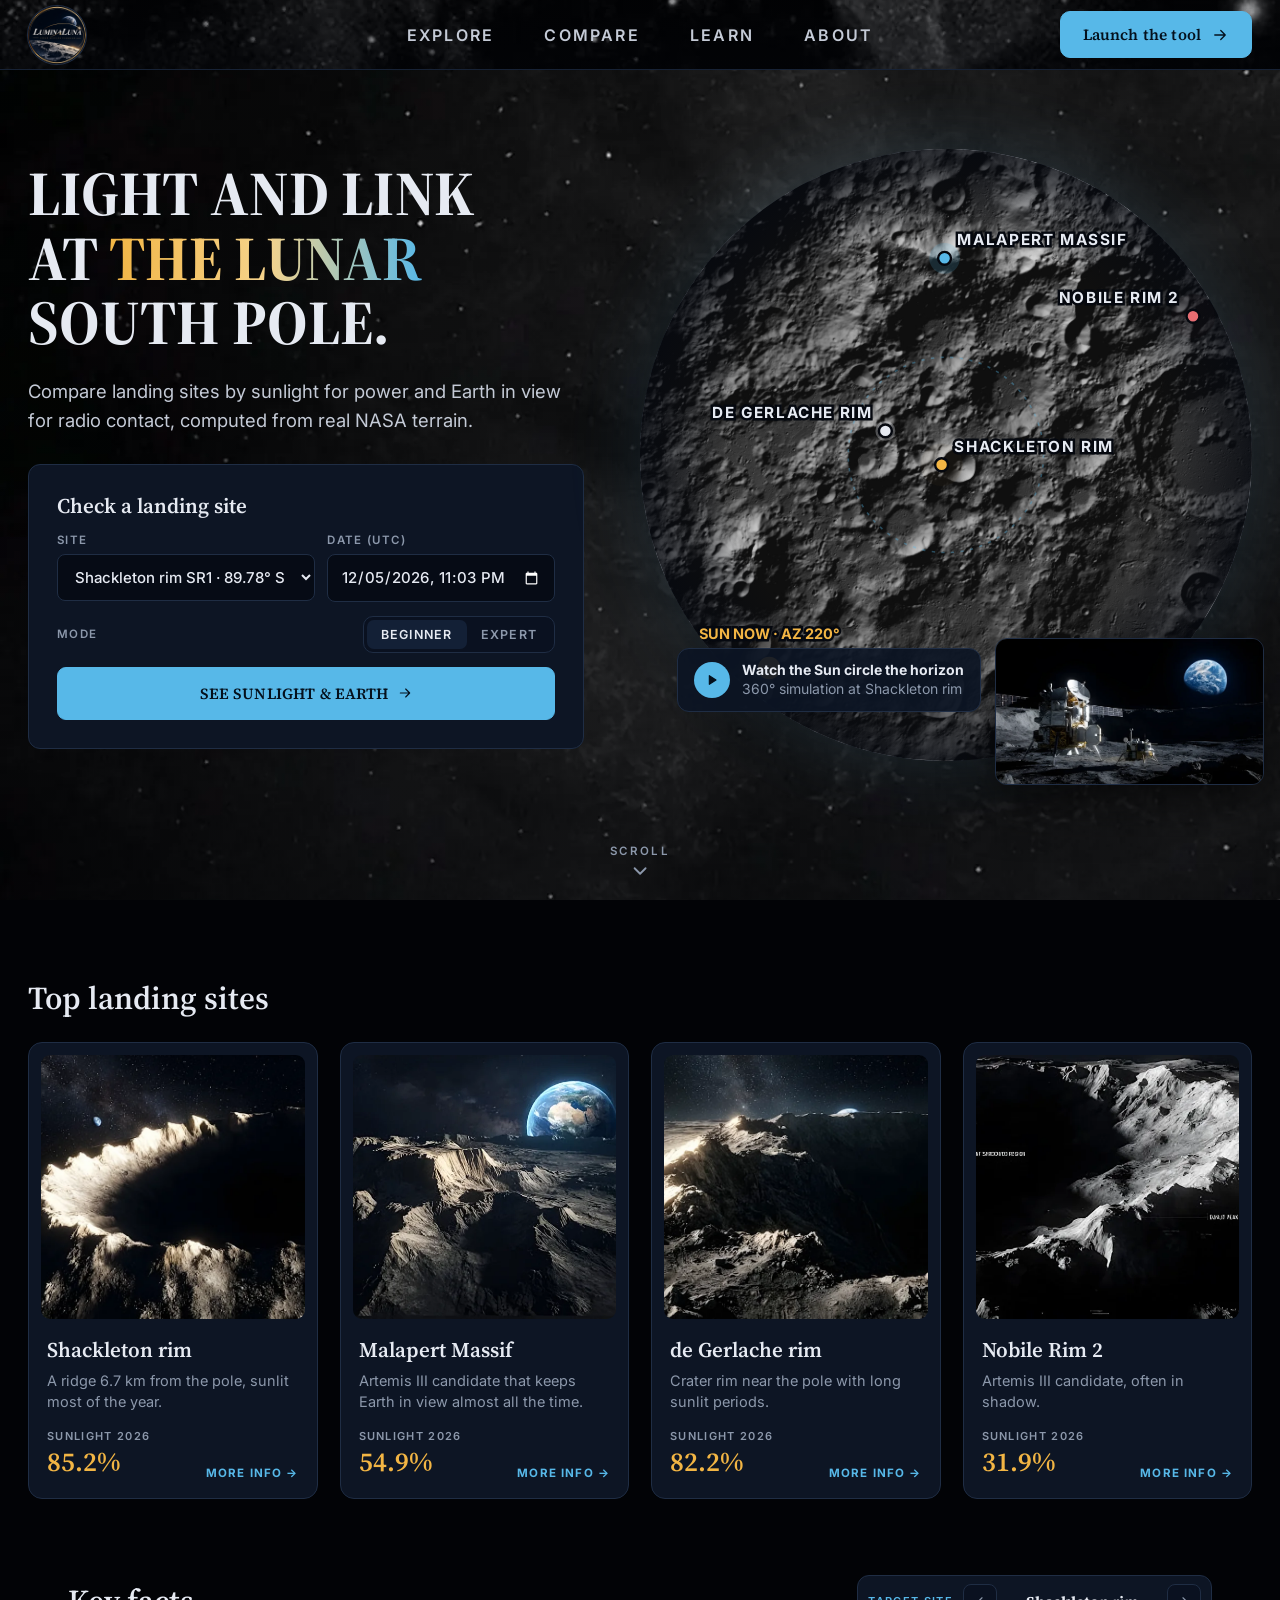
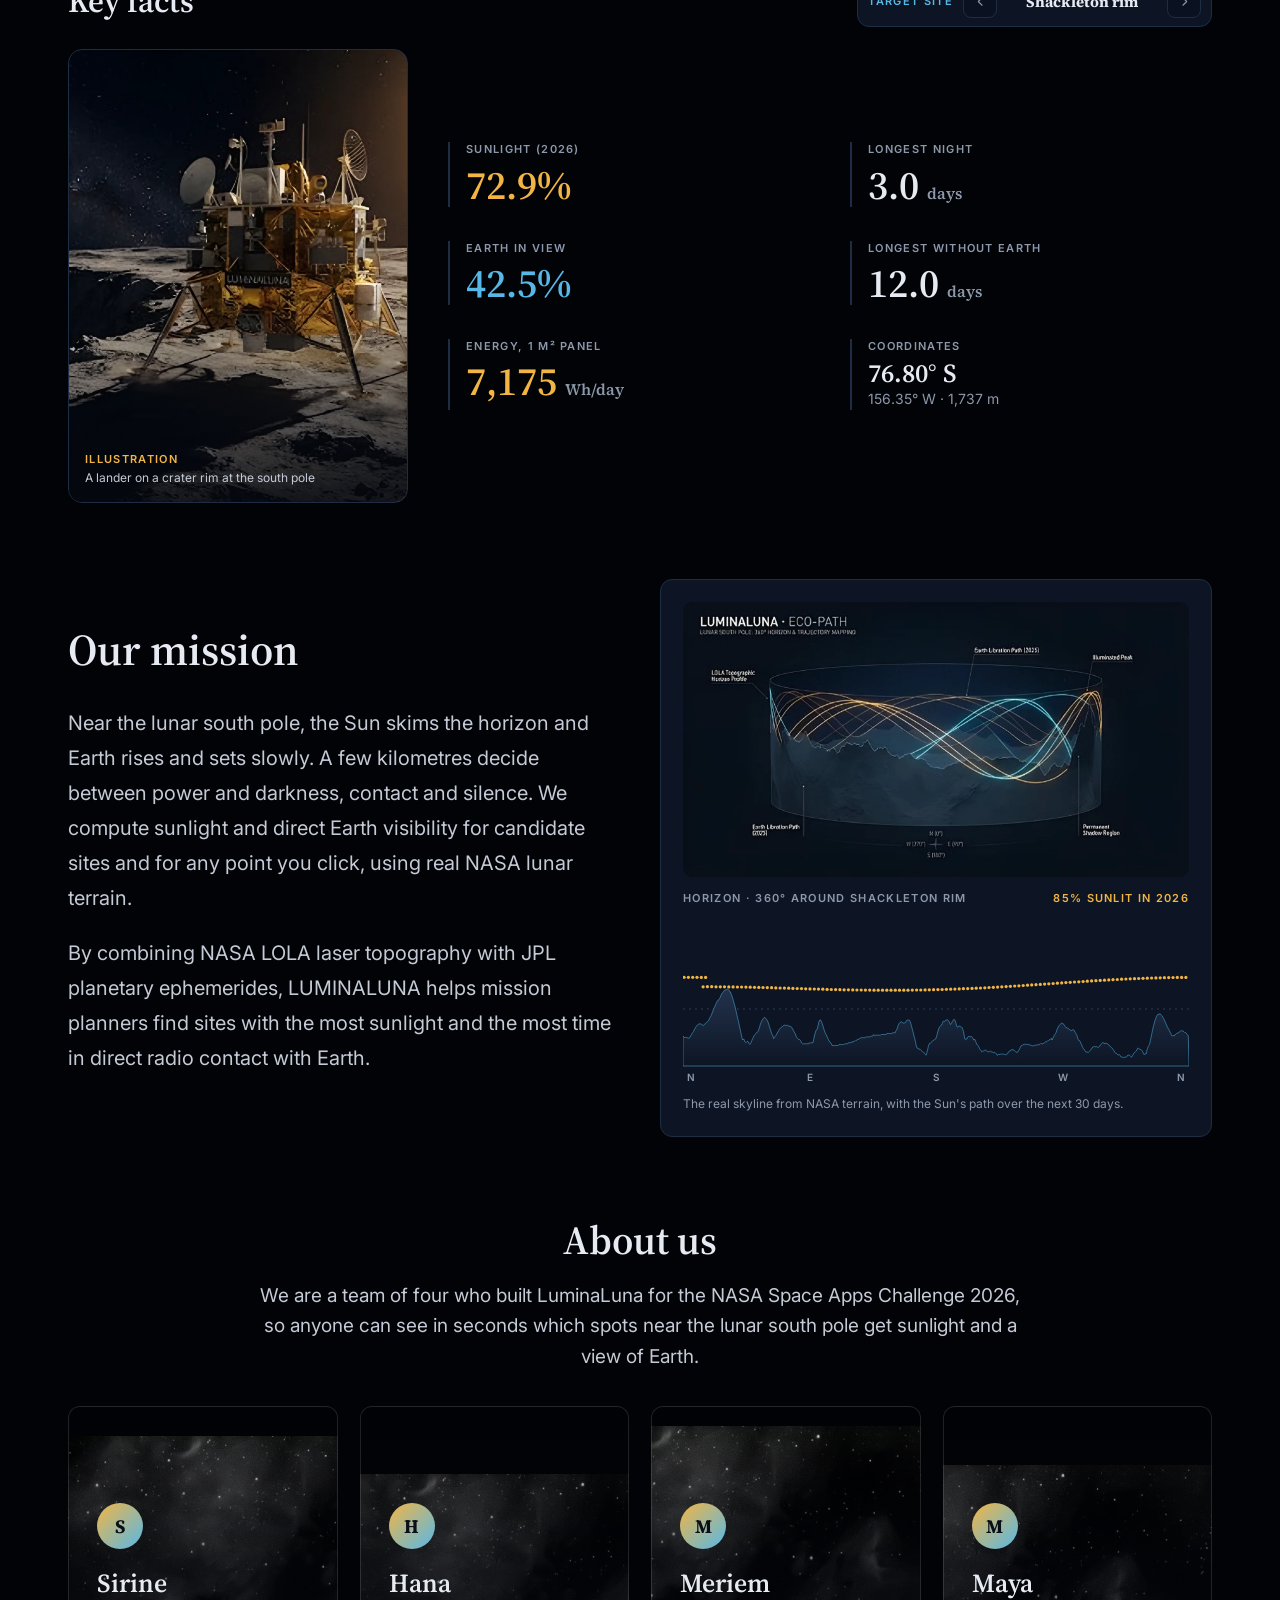
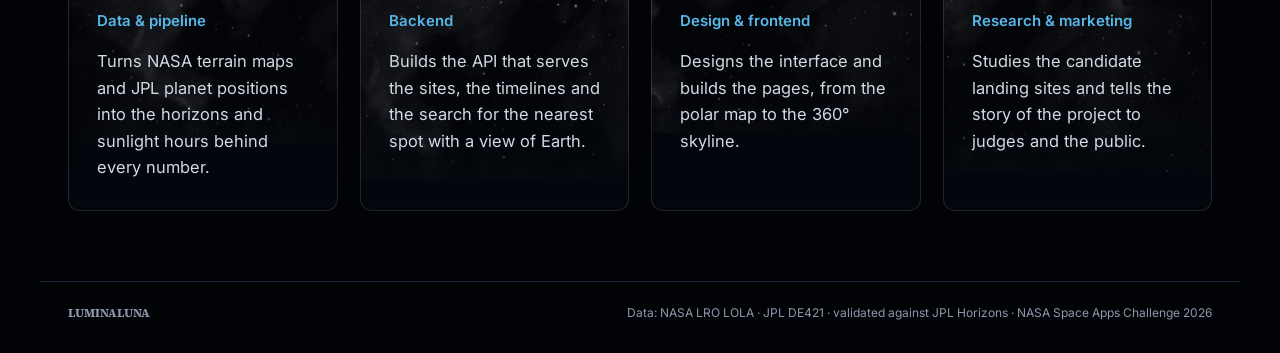
==== commit 06c17584: "Centre About us, move logo in" ====
--- a/app/index.html
+++ b/app/index.html
@@ -15,7 +15,7 @@
 <header class="lnav">
   <a class="brand" href="index.html" id="logo"></a>
   <nav id="lmenu"><a href="explore.html">Explore</a><a href="compare.html">Compare</a><a href="learn.html">Learn</a><a href="#about">About</a></nav>
-  <a class="btn sm hide-m" href="explore.html">Launch the tool <span class="ms" style="font-size:15px">arrow_forward</span></a>
+  <a class="btn launch hide-m" href="explore.html">Launch the tool <span class="ms" style="font-size:18px">arrow_forward</span></a>
   <button class="iconbtn burger" id="burger" aria-label="Menu"><span class="ms" style="font-size:18px">menu</span></button>
 </header>
 
@@ -46,10 +46,11 @@
         <span><b>Watch the Sun circle the horizon</b><br><span class="muted">360° simulation at Shackleton rim</span></span>
       </a>
     </div>
+    <a class="scrollcue" href="#sites" aria-label="Scroll to the top landing sites"><span>Scroll</span><svg width="22" height="22" viewBox="0 0 24 24" fill="none" stroke="currentColor" stroke-width="2" stroke-linecap="round" stroke-linejoin="round"><path d="M6 9l6 6 6-6"/></svg></a>
   </section>
 
   <!-- top sites -->
-  <section class="wrap reveal">
+  <section class="wrap wide reveal" id="sites">
     <h2 class="sec">Top landing sites</h2>
     <div class="topsites" id="topsites"></div>
   </section>
@@ -88,11 +89,12 @@
   <section class="wrap" id="about">
     <h2 class="sec" style="text-align:center">About us</h2>
     <p class="about-lead">We are a team of four who built LuminaLuna for the NASA Space Apps Challenge 2026, so anyone can see in seconds which spots near the lunar south pole get sunlight and a view of Earth.</p>
-    <div class="team">
-      <div class="card reveal"><b>Sirine</b><span class="earth">Data &amp; pipeline</span></div>
-      <div class="card reveal"><b>Hana</b><span class="earth">Backend</span></div>
-      <div class="card reveal"><b>Meriem</b><span class="earth">Design &amp; frontend</span></div>
-      <div class="card reveal"><b>Maya</b><span class="earth">Research &amp; marketing</span></div>
+    <div class="team reveal">
+      <div class="card member"><span class="avatar">S</span><b>Sirine</b><span class="earth">Data &amp; pipeline</span><p>Turns NASA terrain maps and JPL planet positions into the horizons and sunlight hours behind every number.</p></div>
+      <div class="card member"><span class="avatar">H</span><b>Hana</b><span class="earth">Backend</span><p>Builds the API that serves the sites, the timelines and the search for the nearest spot with a view of Earth.</p></div>
+      <div class="card member"><span class="avatar">M</span><b>Meriem</b><span class="earth">Design &amp; frontend</span><p>Designs the interface and builds the pages, from the polar map to the 360° skyline.</p></div>
+      <div class="card member"><span class="avatar">M</span><b>Maya</b><span class="earth">Research &amp; marketing</span><p>Studies the candidate landing sites and tells the story of the project to judges and the public.</p></div>
+    </div>
     </div>
   </section>
 </main>
--- a/app/css/landing.css
+++ b/app/css/landing.css
@@ -1,11 +1,21 @@
 /* Landing page (index.html) — extends app.css */
 .landing .wrap { max-width: 1200px; margin: 0 auto; padding: 0 28px; }
-.lnav { position: sticky; top: 0; z-index: 30; display: flex; align-items: center; gap: 24px; padding: 0 28px; height: 68px;
-  background: rgba(5,8,15,.85); backdrop-filter: blur(10px); border-bottom: 1px solid var(--line); }
-.lnav .brand { padding: 0; height: auto; display: flex !important; }
-.lnav .emblem { width: 52px; height: 52px; }
-.lnav nav { margin-left: auto; display: flex; gap: 26px; }
-.lnav nav a { font: 600 12px var(--sans); letter-spacing: .14em; text-transform: uppercase; color: #C4CAD6; }
+.lnav { position: sticky; top: 0; z-index: 30; display: grid; grid-template-columns: 1fr auto 1fr; align-items: center; gap: 24px; height: 88px;
+  padding: 0 max(28px, calc((100vw - 1200px) / 2 + 28px));
+  background: linear-gradient(rgba(3,5,10,.35), rgba(3,5,10,.55)), url(../assets/header-landing.webp) center / cover no-repeat; border-bottom: 1px solid var(--line); }
+.lnav .brand { padding: 0; height: auto; display: flex !important; justify-self: start; border-radius: 50%; }
+.lnav .emblem { width: 68px; height: 68px; box-shadow: 0 0 0 1px var(--line2); transition: transform .5s cubic-bezier(.2,.8,.2,1.2), box-shadow .4s ease; }
+.lnav .brand:hover .emblem { transform: rotate(-12deg) scale(1.07); box-shadow: 0 0 0 1px var(--line2), 0 0 26px 3px rgba(87,184,232,.4); }
+.lnav nav { justify-self: center; display: flex; gap: 40px; }
+.lnav nav a { position: relative; padding: 8px 0; font: 600 14.5px var(--sans); letter-spacing: .16em; text-transform: uppercase; color: #C4CAD6; transition: color .25s ease;
+  animation: lnavIn .6s cubic-bezier(.2,.8,.2,1) both; }
+.lnav nav a:nth-child(2) { animation-delay: .07s; } .lnav nav a:nth-child(3) { animation-delay: .14s; } .lnav nav a:nth-child(4) { animation-delay: .21s; }
+.lnav nav a::after { content: ""; position: absolute; left: 0; right: 0; bottom: 0; height: 2px; border-radius: 2px; background: linear-gradient(90deg, var(--sun), var(--earth));
+  transform: scaleX(0); transition: transform .35s cubic-bezier(.3,1.2,.4,1); }
+.lnav nav a:hover::after, .lnav nav a:focus-visible::after { transform: scaleX(1); }
+.lnav > .btn { justify-self: end; }
+@keyframes lnavIn { from { opacity: 0; transform: translateY(-8px); } to { opacity: 1; transform: none; } }
+@media (prefers-reduced-motion: reduce) { .lnav nav a { animation: none; } .lnav nav a::after, .lnav .emblem { transition: none; } }
 .lnav nav a:hover { color: var(--earth); }
 .burger { display: none; }
 .lmain { position: relative; z-index: 1; }
@@ -60,9 +70,12 @@
 }
 @media (max-width: 700px) {
   .landing .wrap, .lnav { padding-left: 16px; padding-right: 16px; }
-  .lnav nav { display: none; position: absolute; top: 68px; left: 0; right: 0; flex-direction: column; gap: 0; background: var(--card); border-bottom: 1px solid var(--line2); }
+  .lnav { display: flex; height: 72px; }
+  .lnav .emblem { width: 54px; height: 54px; }
+  .lnav nav { display: none; position: absolute; top: 72px; left: 0; right: 0; flex-direction: column; gap: 0; background: var(--card); border-bottom: 1px solid var(--line2); }
   .lnav nav.open { display: flex; }
-  .lnav nav a { padding: 16px 20px; border-top: 1px solid var(--line); }
+  .lnav nav a { padding: 16px 20px; border-top: 1px solid var(--line); font-size: 13px; animation: none; }
+  .lnav nav a::after { display: none; }
   .burger { display: inline-grid; margin-left: auto; }
   .hero h1 { font-size: 34px; }
   .kgrid { gap: 22px 18px; }
@@ -92,3 +105,120 @@
 .mimg { display: block; width: 100%; height: auto; border-radius: 9px; margin-bottom: 14px; }
 @media (max-width: 860px) { .hero-photo { position: static; width: 100%; margin-top: 14px; } }
 .about-lead { text-align: center; color: #C4CAD6; max-width: 620px; margin: -8px auto 26px; font-size: 15px; line-height: 1.6; }
+
+/* full-page space background (stays still while the page scrolls) */
+body.landing { background: #020306; }
+body.landing::before { opacity: 1; animation: none;
+  background: linear-gradient(180deg, rgba(3,5,10,.25), rgba(3,5,10,.55)), url(../assets/bg-landing.webp) center / cover no-repeat; }
+
+/* ================================================================ v3: slimmer bar, full-screen hero, bigger sections */
+.lnav { height: 70px; }
+.lnav .emblem { width: 58px; height: 58px; }
+.lnav nav { gap: 46px; }
+.lnav nav a { font-size: 16px; letter-spacing: .14em; padding: 10px 2px; }
+.lnav > .btn.launch { padding: 12px 22px; font-size: 15.5px; border-radius: 10px; gap: 10px; }
+
+/* hero fills the first screen; the rest appears on scroll */
+.landing .hero.wrap { max-width: 1380px; min-height: calc(100vh - 70px); min-height: calc(100svh - 70px); margin-top: 0; padding-top: 24px; padding-bottom: 84px;
+  grid-template-columns: minmax(0, 1fr) minmax(0, 1.1fr); gap: 56px; position: relative; box-sizing: border-box; }
+.hero h1 { font-size: clamp(54px, 4.9vw, 78px); line-height: 1.03; }
+.hero .lead { font-size: 18.5px; max-width: 560px; margin: 22px 0 30px; }
+.checkbox { max-width: 560px; padding: 28px; }
+.checkbox h3 { font-size: 21px; }
+.checkbox .field { font-size: 15px; padding: 12px 13px; }
+.checkbox .label { font-size: 11.5px; }
+.checkbox .seg button { font-size: 12.5px; padding: 7px 14px; }
+.checkbox .btn.wide { padding: 15px; font-size: 15.5px; }
+.disc { max-width: min(720px, calc(100vh - 150px)); max-width: min(720px, calc(100svh - 150px)); }
+.play { font-size: 14px; padding: 12px 16px; }
+.scrollcue { position: absolute; left: 50%; bottom: 18px; translate: -50% 0; display: flex; flex-direction: column; align-items: center; gap: 2px;
+  font: 600 11.5px var(--sans); letter-spacing: .2em; text-transform: uppercase; color: #8C98AB; }
+.scrollcue svg { animation: cue 1.8s ease-in-out infinite; }
+.scrollcue:hover { color: var(--earth); }
+@keyframes cue { 0%, 100% { transform: translateY(0); opacity: .6; } 50% { transform: translateY(6px); opacity: 1; } }
+
+/* top landing sites: a little larger */
+.landing .wrap.wide { max-width: 1340px; }
+.topsites { gap: 22px; }
+.tsite { padding: 12px; border-radius: 14px; }
+.tsite h3 { font-size: 21px; margin: 16px 6px 6px; }
+.tsite p { font-size: 14.5px; line-height: 1.5; margin: 0 6px 16px; }
+.tsite .row { margin: 0 6px 6px; }
+.tsite .row .v { font-size: 27px; }
+.tsite .more { font-size: 11.5px; }
+.tsite:hover { transform: translateY(-4px); border-color: var(--earth); box-shadow: 0 16px 40px rgba(0,0,0,.45); }
+.sec { font-size: 32px; }
+
+/* our mission: larger text */
+.mission p { font-size: 17.5px; line-height: 1.75; }
+.mission .sec { font-size: 36px; }
+
+/* about us: short bios + hover */
+.team { gap: 18px; }
+.team .member { position: relative; overflow: hidden; padding: 24px 22px 22px; gap: 6px; cursor: default;
+  transition: transform .35s cubic-bezier(.2,.8,.2,1.2), border-color .3s ease, box-shadow .35s ease, background .35s ease; }
+.team .member::before { content: ""; position: absolute; left: 0; right: 0; top: 0; height: 3px; background: linear-gradient(90deg, var(--sun), var(--earth));
+  transform: scaleX(0); transform-origin: left; transition: transform .45s cubic-bezier(.3,1,.4,1); }
+.team .member .avatar { width: 46px; height: 46px; border-radius: 50%; display: grid; place-items: center; margin-bottom: 8px;
+  font: 700 19px var(--serif); color: #0A0F1A; background: linear-gradient(135deg, var(--sun), var(--earth));
+  transition: transform .5s cubic-bezier(.2,.8,.2,1.3), box-shadow .4s ease; }
+.team .member b { font-size: 19px; }
+.team .member span.earth { font-size: 13px; font-weight: 600; }
+.team .member p { margin: 8px 0 0; color: #AEB7C6; font-size: 14px; line-height: 1.55; }
+.team .member:hover { transform: translateY(-8px); border-color: var(--earth); box-shadow: 0 22px 50px rgba(0,0,0,.5), 0 0 0 1px rgba(87,184,232,.25); }
+.team .member:hover::before { transform: scaleX(1); }
+.team .member:hover .avatar { transform: rotate(-10deg) scale(1.12); box-shadow: 0 0 24px rgba(87,184,232,.45); }
+.about-lead { font-size: 16.5px; }
+@media (prefers-reduced-motion: reduce) { .scrollcue svg { animation: none; } .team .member, .team .member .avatar, .tsite { transition: none; } }
+
+@media (max-width: 980px) {
+  .landing .hero.wrap { min-height: 0; grid-template-columns: 1fr; padding-bottom: 40px; }
+  .scrollcue { display: none; }
+  .disc { max-width: 560px; }
+  .team { grid-template-columns: 1fr 1fr; }
+}
+@media (max-width: 700px) {
+  .lnav { height: 64px; }
+  .lnav .emblem { width: 50px; height: 50px; }
+  .lnav nav { top: 64px; }
+  .hero h1 { font-size: 38px; }
+  .hero .lead { font-size: 16px; }
+  .checkbox { padding: 20px; }
+  .team { grid-template-columns: 1fr; }
+  .tsite h3 { font-size: 19px; }
+}
+.lnav { padding: 0 max(28px, calc((100vw - 1380px) / 2 + 28px)); }
+@media (max-width: 700px) { .lnav { padding: 0 16px; } }
+
+/* ================================================================ v4 */
+/* page background: show the space photo more clearly */
+body.landing::before { background: linear-gradient(180deg, rgba(3,5,10,.08), rgba(3,5,10,.32)), url(../assets/bg-landing.webp) center / cover no-repeat; }
+
+/* our mission: larger */
+.mission .sec { font-size: 44px; margin-bottom: 26px; }
+.mission p { font-size: 20px; line-height: 1.75; }
+
+/* about us: larger, photo cards */
+#about .sec { font-size: 40px; }
+.about-lead { font-size: 19px; max-width: 760px; margin-bottom: 34px; }
+.team { gap: 22px; }
+.team .member { min-height: 290px; padding: 34px 28px 30px; gap: 8px; justify-content: flex-end; border-color: rgba(255,255,255,.12);
+  background: linear-gradient(180deg, rgba(4,7,14,.15) 0%, rgba(4,7,14,.55) 45%, rgba(4,7,14,.88) 100%), url(../assets/bg-team.webp) center / cover no-repeat; }
+.team .member:nth-child(1) { background-position: center, 10% 30%; }
+.team .member:nth-child(2) { background-position: center, 40% 70%; }
+.team .member:nth-child(3) { background-position: center, 70% 20%; }
+.team .member:nth-child(4) { background-position: center, 95% 60%; }
+.team .member { background-size: auto, 260%; }
+.team .member b { font-size: 26px; }
+.team .member span.earth { font-size: 15px; }
+.team .member p { font-size: 16.5px; line-height: 1.6; color: #D3D9E3; }
+.team .member:hover { background-size: auto, 285%; }
+.team .member { transition: transform .35s cubic-bezier(.2,.8,.2,1.2), border-color .3s ease, box-shadow .35s ease, background-size .8s ease; }
+@media (max-width: 700px) {
+  .mission .sec, #about .sec { font-size: 32px; }
+  .mission p { font-size: 17px; }
+  .team .member { min-height: 220px; }
+}
+.team .member { justify-content: flex-start; padding-top: 96px; background-size: auto, 170%;
+  background-image: linear-gradient(180deg, rgba(4,7,14,0) 0%, rgba(4,7,14,.45) 40%, rgba(4,7,14,.85) 100%), url(../assets/bg-team.webp); }
+.team .member:hover { background-size: auto, 190%; }
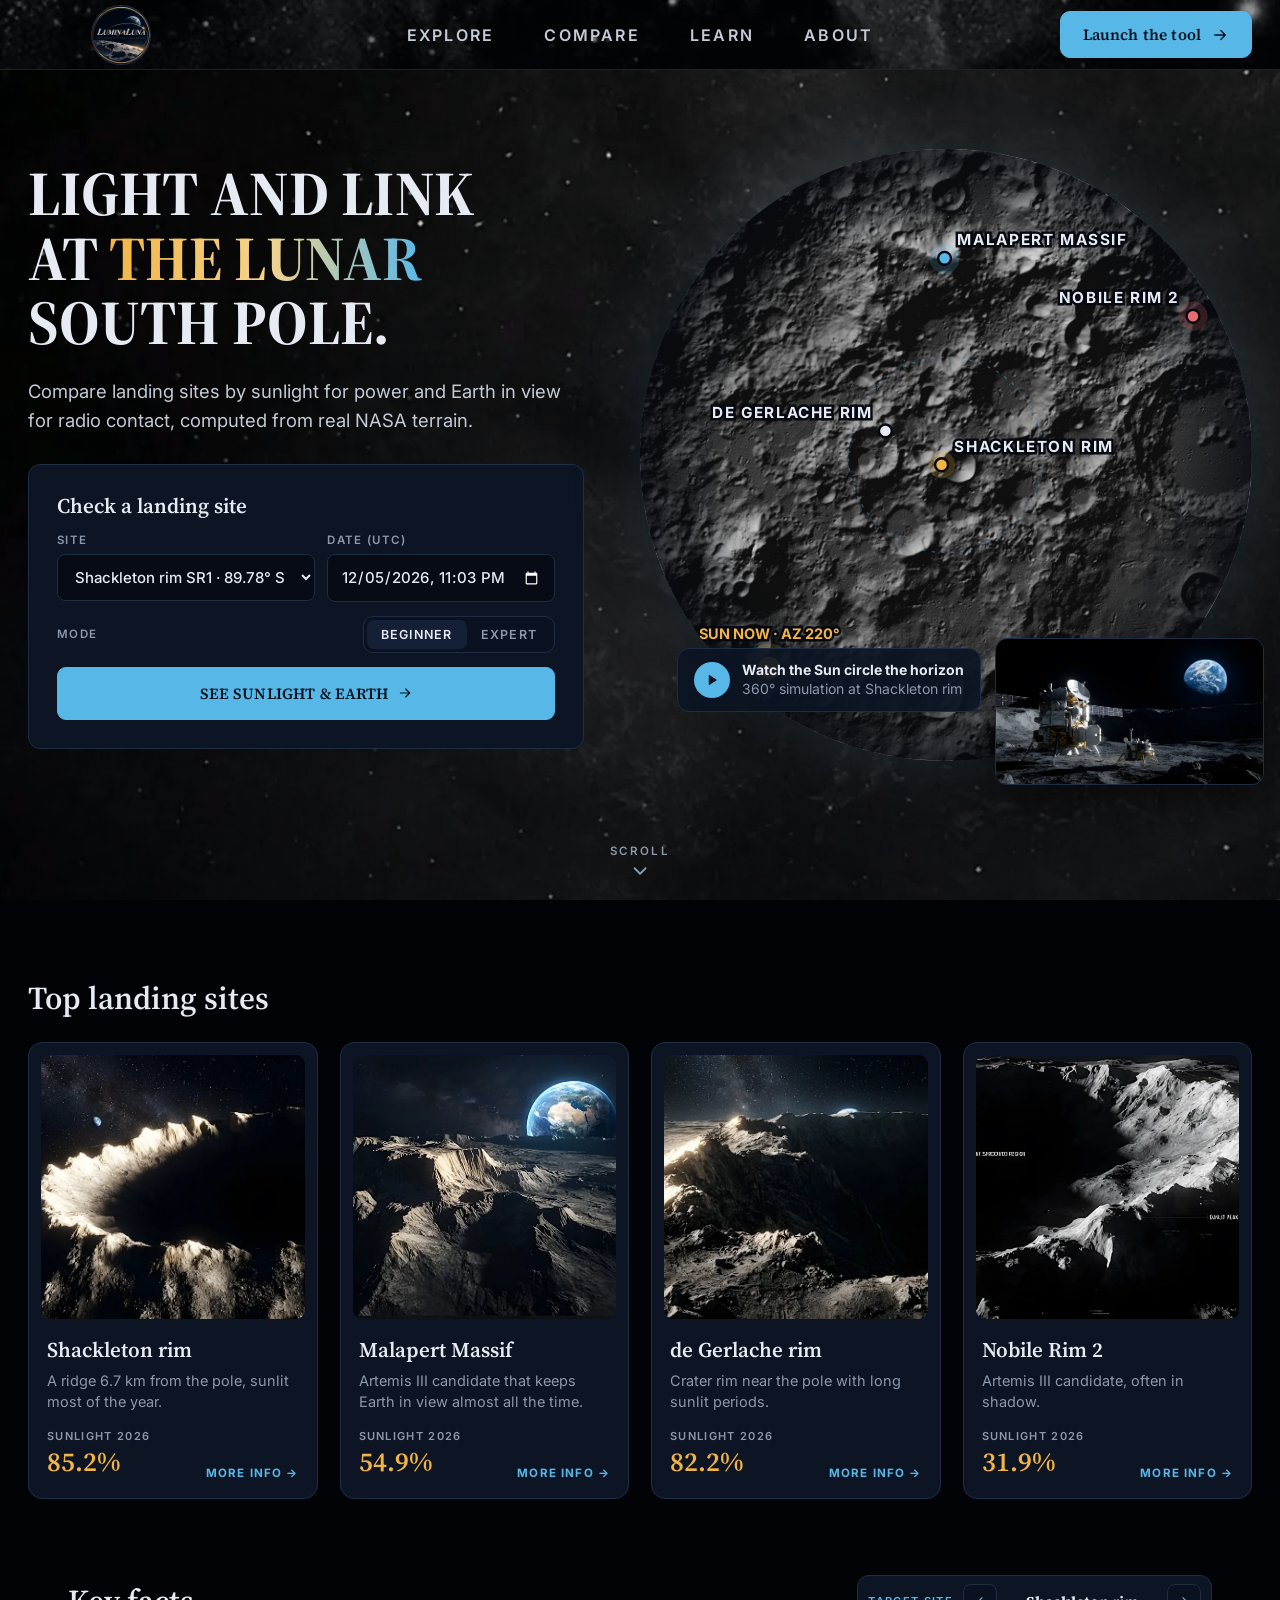
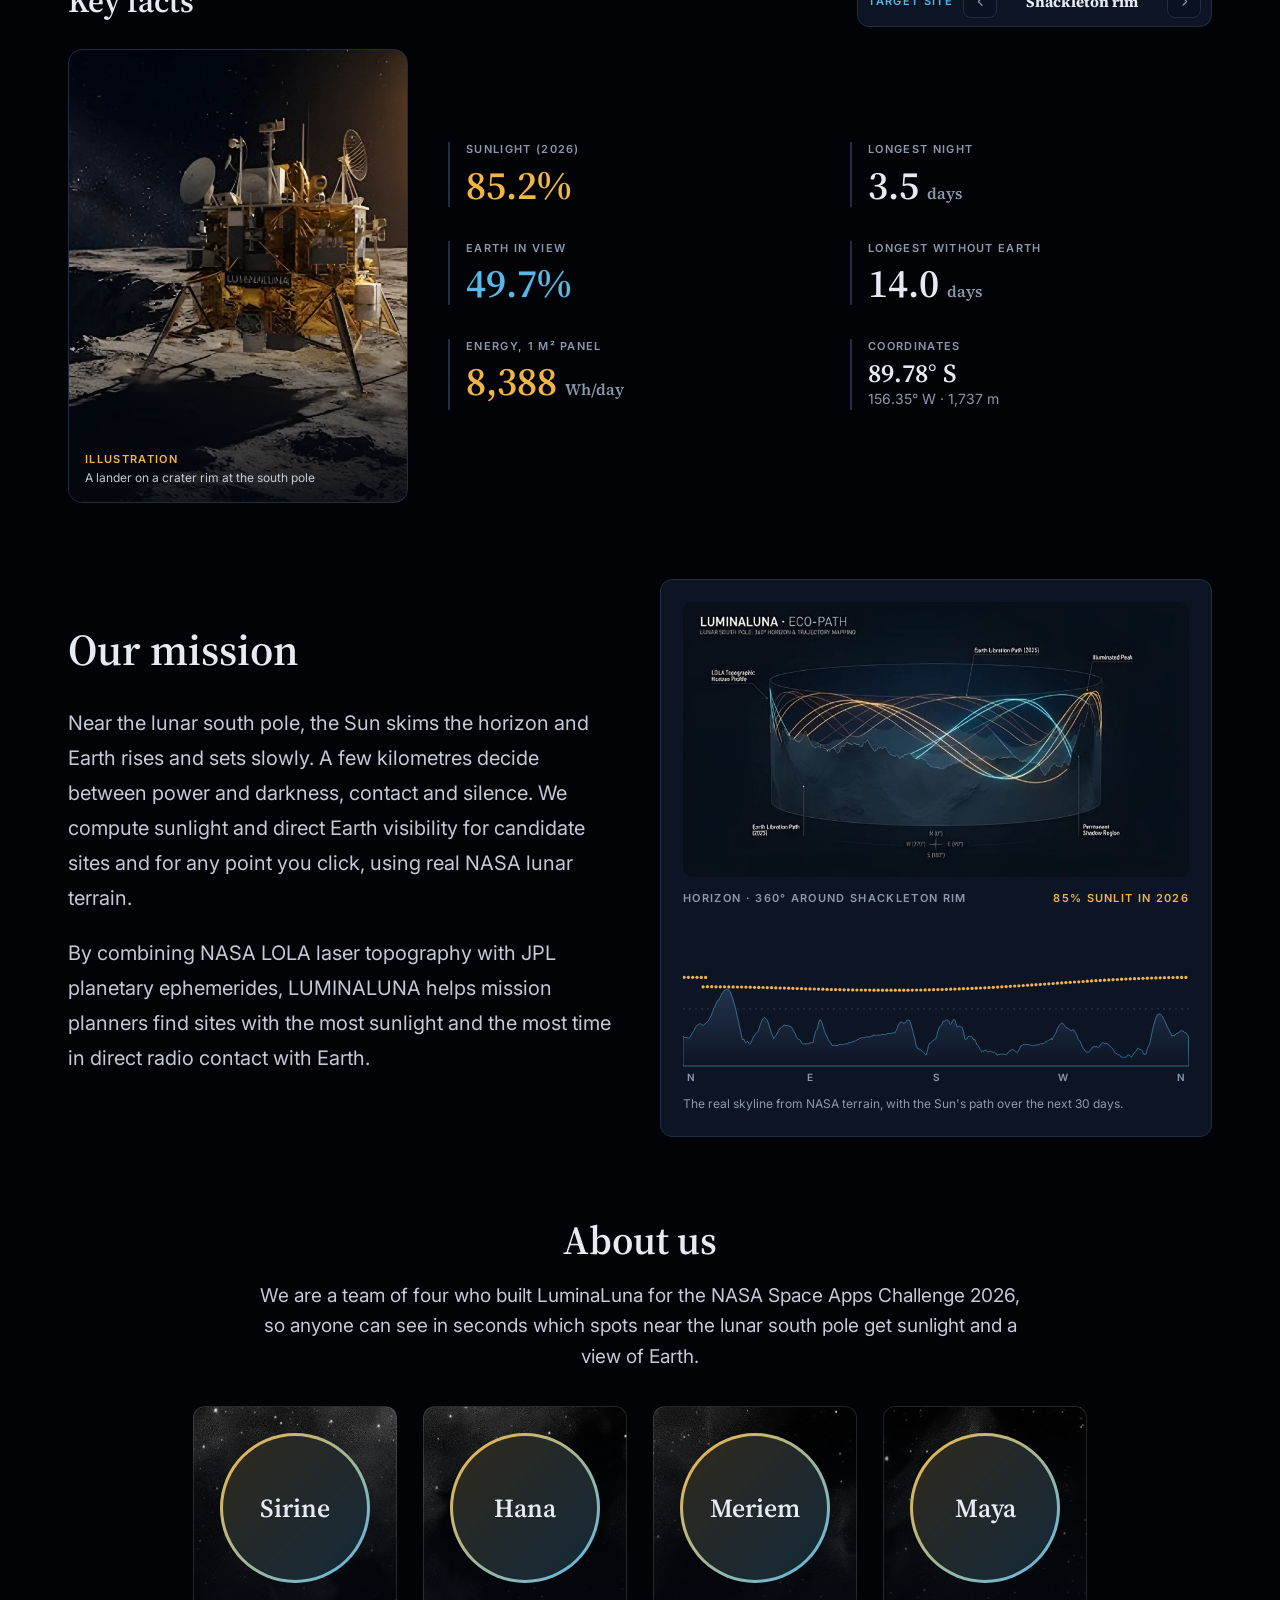
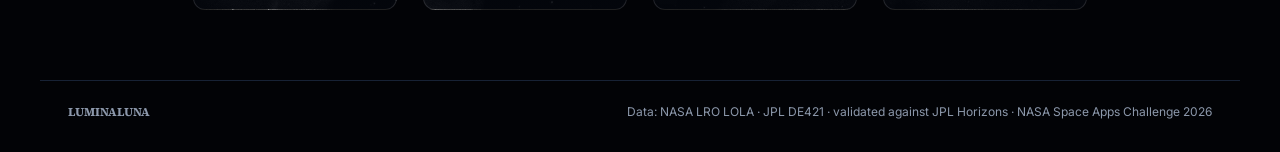
==== commit 4252401c: "About us: restore text, name colour on hover" ====
--- a/app/index.html
+++ b/app/index.html
@@ -86,14 +86,14 @@
   </section>
 
   <!-- about -->
-  <section class="wrap" id="about">
+  <section class="wrap wide" id="about">
     <h2 class="sec" style="text-align:center">About us</h2>
     <p class="about-lead">We are a team of four who built LuminaLuna for the NASA Space Apps Challenge 2026, so anyone can see in seconds which spots near the lunar south pole get sunlight and a view of Earth.</p>
     <div class="team reveal">
-      <div class="card member"><span class="avatar">S</span><b>Sirine</b><span class="earth">Data &amp; pipeline</span><p>Turns NASA terrain maps and JPL planet positions into the horizons and sunlight hours behind every number.</p></div>
-      <div class="card member"><span class="avatar">H</span><b>Hana</b><span class="earth">Backend</span><p>Builds the API that serves the sites, the timelines and the search for the nearest spot with a view of Earth.</p></div>
-      <div class="card member"><span class="avatar">M</span><b>Meriem</b><span class="earth">Design &amp; frontend</span><p>Designs the interface and builds the pages, from the polar map to the 360° skyline.</p></div>
-      <div class="card member"><span class="avatar">M</span><b>Maya</b><span class="earth">Research &amp; marketing</span><p>Studies the candidate landing sites and tells the story of the project to judges and the public.</p></div>
+      <div class="card member"><span class="namering"><b>Sirine</b></span></div>
+      <div class="card member"><span class="namering"><b>Hana</b></span></div>
+      <div class="card member"><span class="namering"><b>Meriem</b></span></div>
+      <div class="card member"><span class="namering"><b>Maya</b></span></div>
     </div>
     </div>
   </section>
--- a/app/css/landing.css
+++ b/app/css/landing.css
@@ -222,3 +222,22 @@
 .team .member { justify-content: flex-start; padding-top: 96px; background-size: auto, 170%;
   background-image: linear-gradient(180deg, rgba(4,7,14,0) 0%, rgba(4,7,14,.45) 40%, rgba(4,7,14,.85) 100%), url(../assets/bg-team.webp); }
 .team .member:hover { background-size: auto, 190%; }
+
+/* v5: logo a bit further in, About us centred */
+.lnav .brand { margin-left: clamp(0px, 5vw, 110px); }
+#about { text-align: center; }
+#about .team { max-width: 1240px; margin-left: auto; margin-right: auto; }
+.team .member { align-items: center; text-align: center; }
+.team .member p { max-width: 30ch; }
+@media (max-width: 700px) { .lnav .brand { margin-left: 0; } }
+
+/* v6: About us = name in a circle, compact cards */
+#about .team { display: flex; flex-wrap: wrap; justify-content: center; gap: 26px; max-width: none; }
+.team .member { width: auto; min-height: 0; padding: 26px; display: grid; place-items: center; background-size: auto, 300%; }
+.team .member:hover { background-size: auto, 340%; }
+.namering { width: 150px; height: 150px; border-radius: 50%; display: grid; place-items: center; padding: 3px;
+  background: linear-gradient(135deg, var(--sun), var(--earth)); transition: transform .5s cubic-bezier(.2,.8,.2,1.3), box-shadow .4s ease; }
+.namering b { width: 100%; height: 100%; border-radius: 50%; display: grid; place-items: center; background: rgba(6,10,20,.82);
+  font: 600 25px var(--serif); color: var(--text); }
+.team .member:hover .namering { transform: rotate(-6deg) scale(1.08); box-shadow: 0 0 34px rgba(87,184,232,.5); }
+@media (max-width: 700px) { .namering { width: 120px; height: 120px; } .namering b { font-size: 21px; } #about .team { gap: 16px; } }
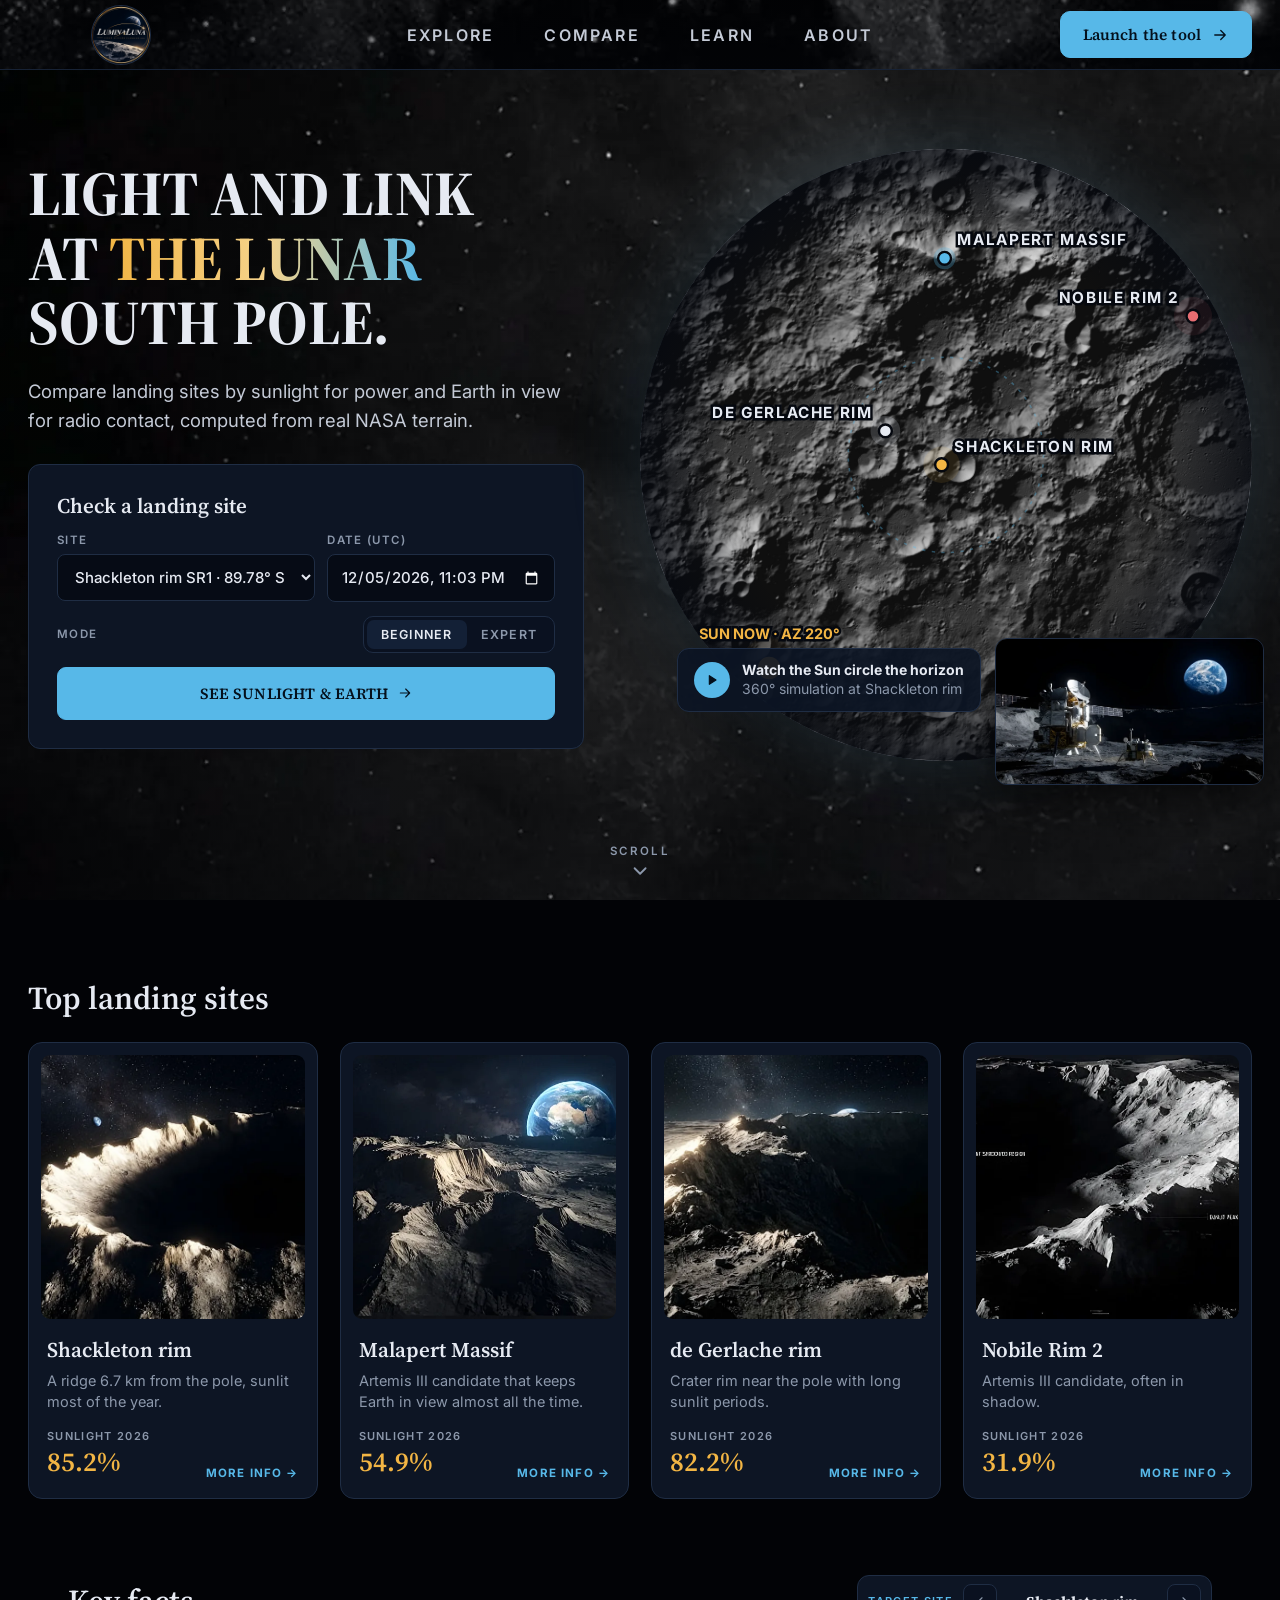
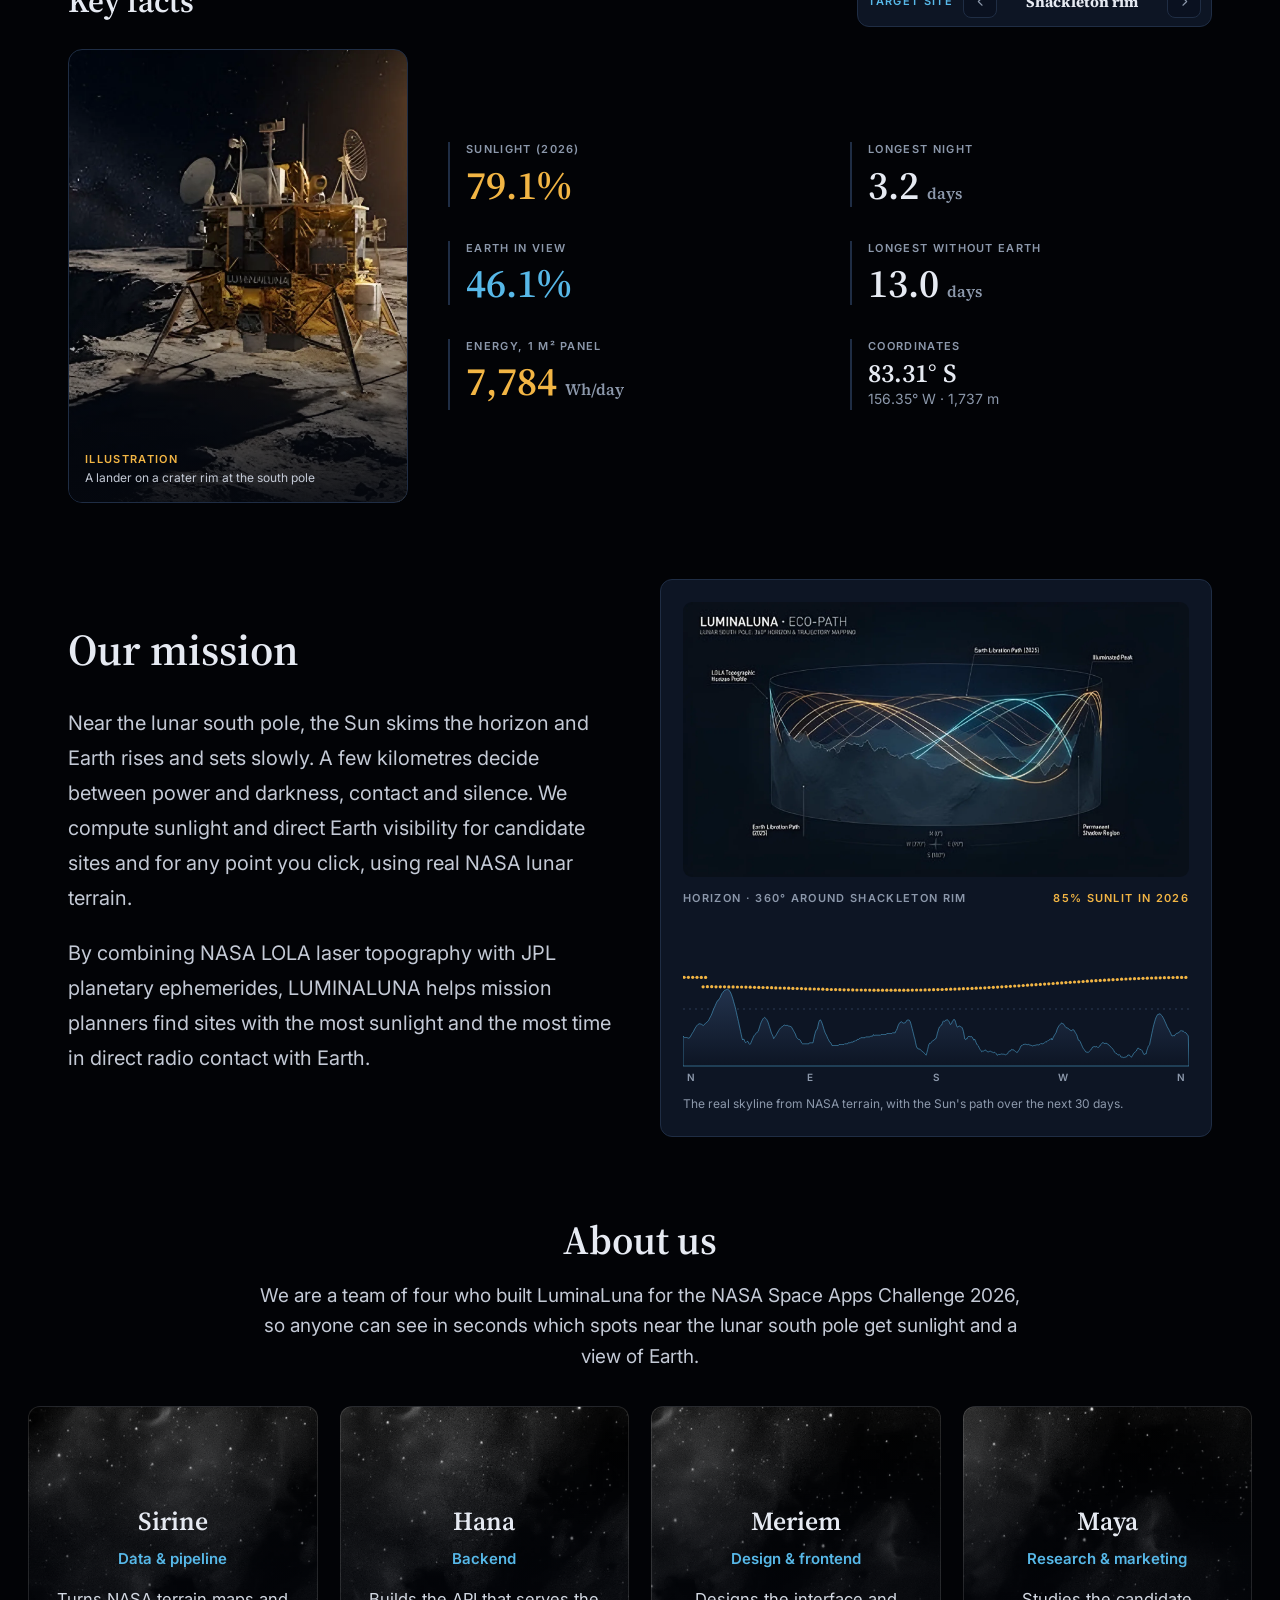
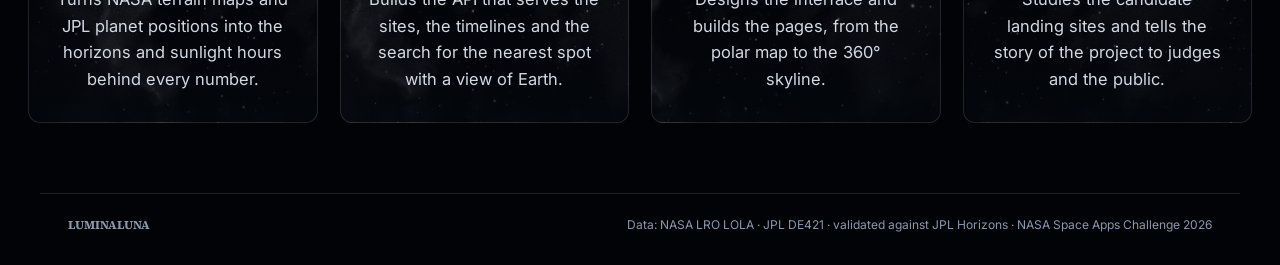
==== commit 29c06e30: "Home background covers the full page" ====
--- a/app/index.html
+++ b/app/index.html
@@ -90,10 +90,10 @@
     <h2 class="sec" style="text-align:center">About us</h2>
     <p class="about-lead">We are a team of four who built LuminaLuna for the NASA Space Apps Challenge 2026, so anyone can see in seconds which spots near the lunar south pole get sunlight and a view of Earth.</p>
     <div class="team reveal">
-      <div class="card member"><span class="namering"><b>Sirine</b></span></div>
-      <div class="card member"><span class="namering"><b>Hana</b></span></div>
-      <div class="card member"><span class="namering"><b>Meriem</b></span></div>
-      <div class="card member"><span class="namering"><b>Maya</b></span></div>
+      <div class="card member"><b>Sirine</b><span class="earth">Data &amp; pipeline</span><p>Turns NASA terrain maps and JPL planet positions into the horizons and sunlight hours behind every number.</p></div>
+      <div class="card member"><b>Hana</b><span class="earth">Backend</span><p>Builds the API that serves the sites, the timelines and the search for the nearest spot with a view of Earth.</p></div>
+      <div class="card member"><b>Meriem</b><span class="earth">Design &amp; frontend</span><p>Designs the interface and builds the pages, from the polar map to the 360° skyline.</p></div>
+      <div class="card member"><b>Maya</b><span class="earth">Research &amp; marketing</span><p>Studies the candidate landing sites and tells the story of the project to judges and the public.</p></div>
     </div>
     </div>
   </section>
--- a/app/css/landing.css
+++ b/app/css/landing.css
@@ -231,13 +231,7 @@
 .team .member p { max-width: 30ch; }
 @media (max-width: 700px) { .lnav .brand { margin-left: 0; } }
 
-/* v6: About us = name in a circle, compact cards */
-#about .team { display: flex; flex-wrap: wrap; justify-content: center; gap: 26px; max-width: none; }
-.team .member { width: auto; min-height: 0; padding: 26px; display: grid; place-items: center; background-size: auto, 300%; }
-.team .member:hover { background-size: auto, 340%; }
-.namering { width: 150px; height: 150px; border-radius: 50%; display: grid; place-items: center; padding: 3px;
-  background: linear-gradient(135deg, var(--sun), var(--earth)); transition: transform .5s cubic-bezier(.2,.8,.2,1.3), box-shadow .4s ease; }
-.namering b { width: 100%; height: 100%; border-radius: 50%; display: grid; place-items: center; background: rgba(6,10,20,.82);
-  font: 600 25px var(--serif); color: var(--text); }
-.team .member:hover .namering { transform: rotate(-6deg) scale(1.08); box-shadow: 0 0 34px rgba(87,184,232,.5); }
-@media (max-width: 700px) { .namering { width: 120px; height: 120px; } .namering b { font-size: 21px; } #about .team { gap: 16px; } }
+/* v6: name changes colour on hover */
+.team .member b { transition: color .3s ease; }
+.team .member:hover b { color: var(--sun); }
+
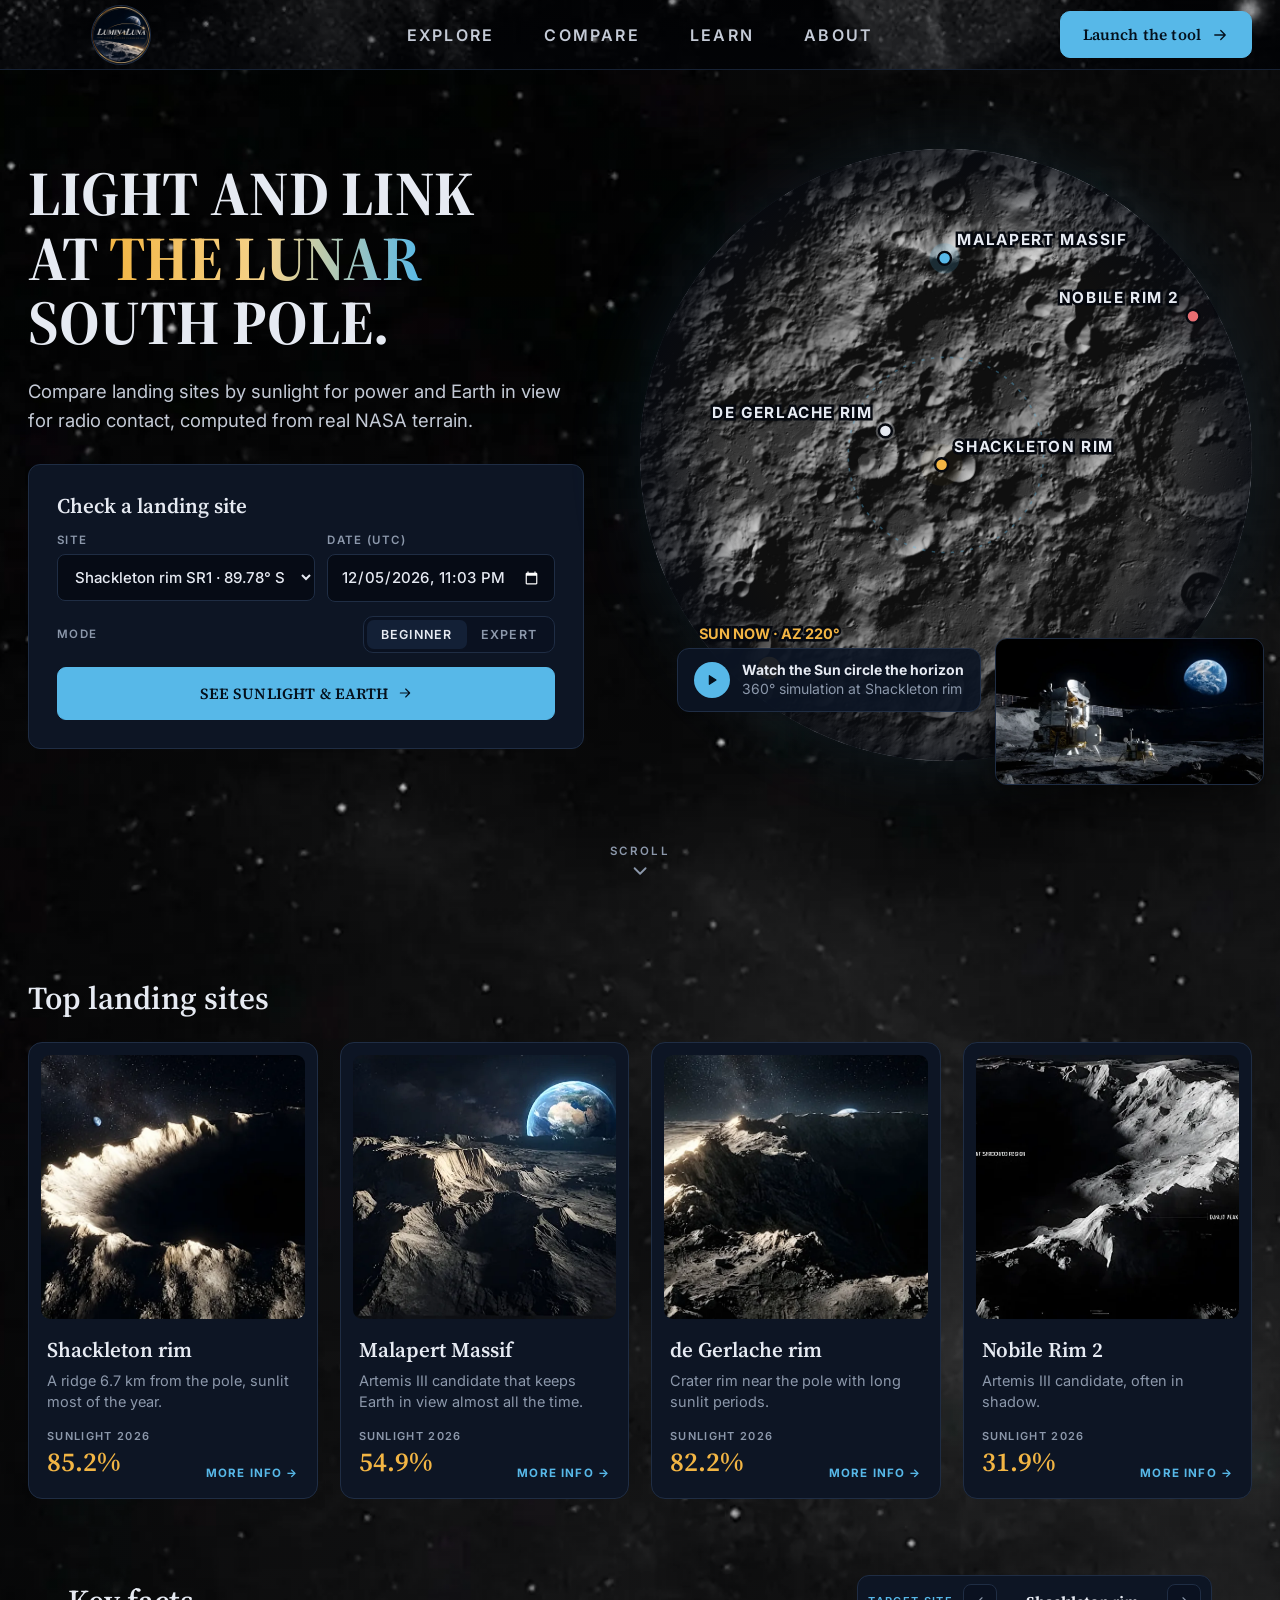
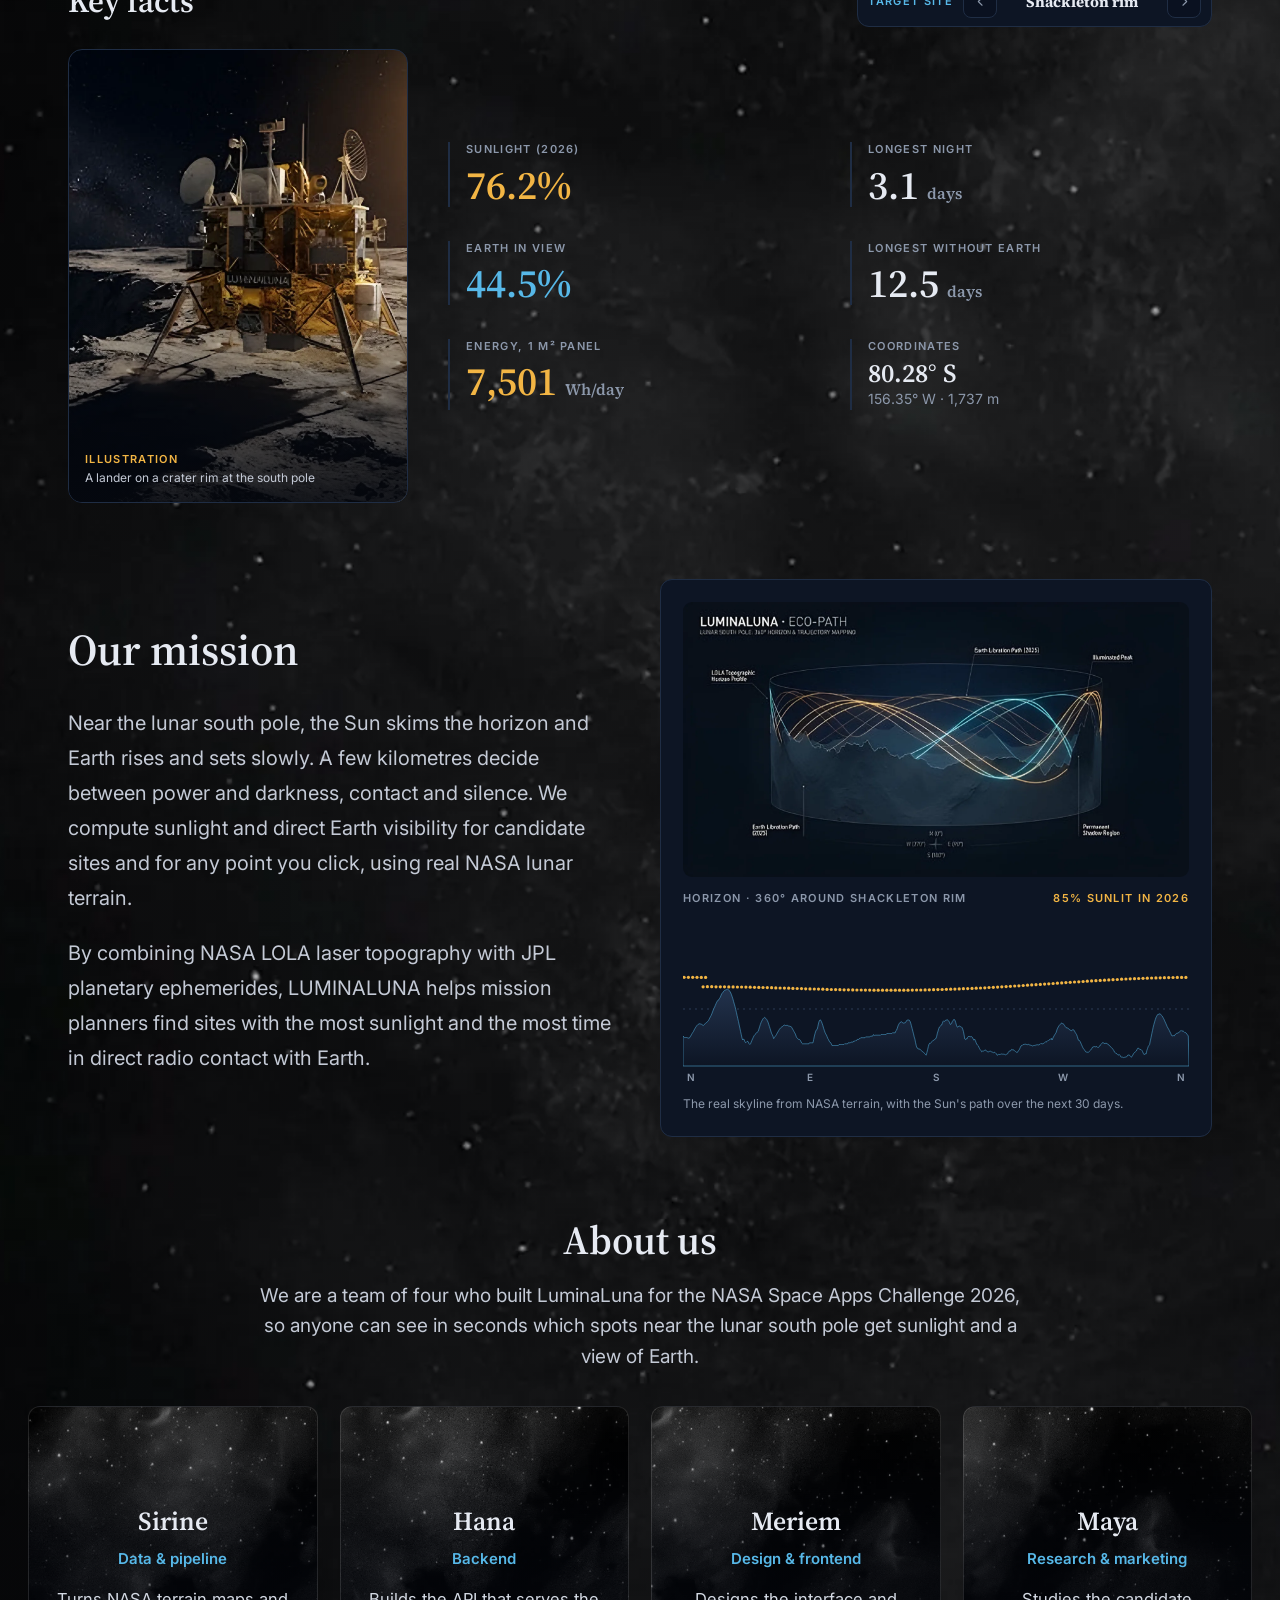
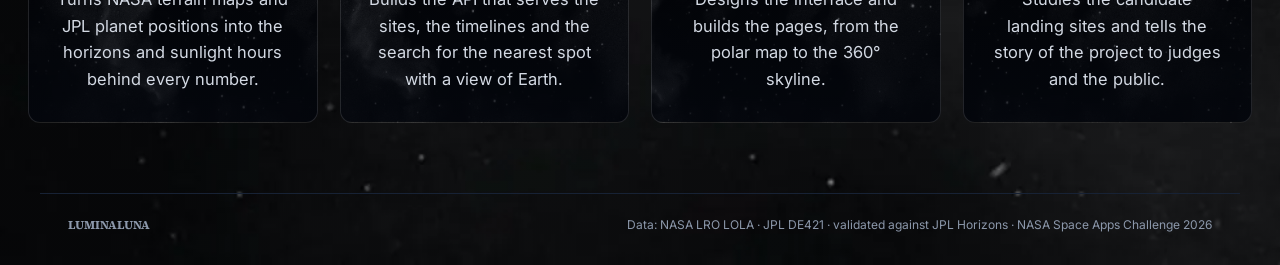
==== commit 95c82b1b: "Same top bar style on all pages" ====
--- a/app/index.html
+++ b/app/index.html
@@ -8,8 +8,8 @@
 <link rel="icon" href="assets/favicon.png">
 <link rel="preconnect" href="https://fonts.googleapis.com"><link rel="preconnect" href="https://fonts.gstatic.com" crossorigin>
 <link href="https://fonts.googleapis.com/css2?family=Source+Serif+4:opsz,wght@8..60,500;8..60,600;8..60,700&family=Inter:wght@400;500;600;700&family=IBM+Plex+Mono:wght@400;500&display=swap" rel="stylesheet">
-<link rel="stylesheet" href="css/landing-base.css">
-<link rel="stylesheet" href="css/landing.css">
+<link rel="stylesheet" href="css/landing-base.css?v=7">
+<link rel="stylesheet" href="css/landing.css?v=7">
 </head>
 <body class="landing">
 <header class="lnav">
@@ -103,6 +103,6 @@
   <b class="serif">LUMINALUNA</b>
   <span>Data: NASA LRO LOLA · JPL DE421 · validated against JPL Horizons · NASA Space Apps Challenge 2026</span>
 </footer>
-<script type="module" src="js/landing.js"></script>
+<script type="module" src="js/landing.js?v=7"></script>
 </body>
 </html>
--- a/app/css/landing.css
+++ b/app/css/landing.css
@@ -235,3 +235,13 @@
 .team .member b { transition: color .3s ease; }
 .team .member:hover b { color: var(--sun); }
 
+
+/* v7: the space photo covers the whole page (top to bottom), scrolling with it */
+html:has(body.landing) { background: #020306; }
+body.landing { min-height: 100vh; background: linear-gradient(180deg, rgba(3,5,10,.08), rgba(3,5,10,.3)), url(../assets/bg-landing.webp) center top / cover no-repeat; background-attachment: scroll; }
+body.landing::before { display: none; }
+
+/* top bar hides while scrolling down, comes back when scrolling up */
+.lnav { transition: top .35s cubic-bezier(.2,.8,.2,1); }
+.lnav.bar-hidden { top: -110px; }
+@media (prefers-reduced-motion: reduce) { .lnav { transition: none; } }
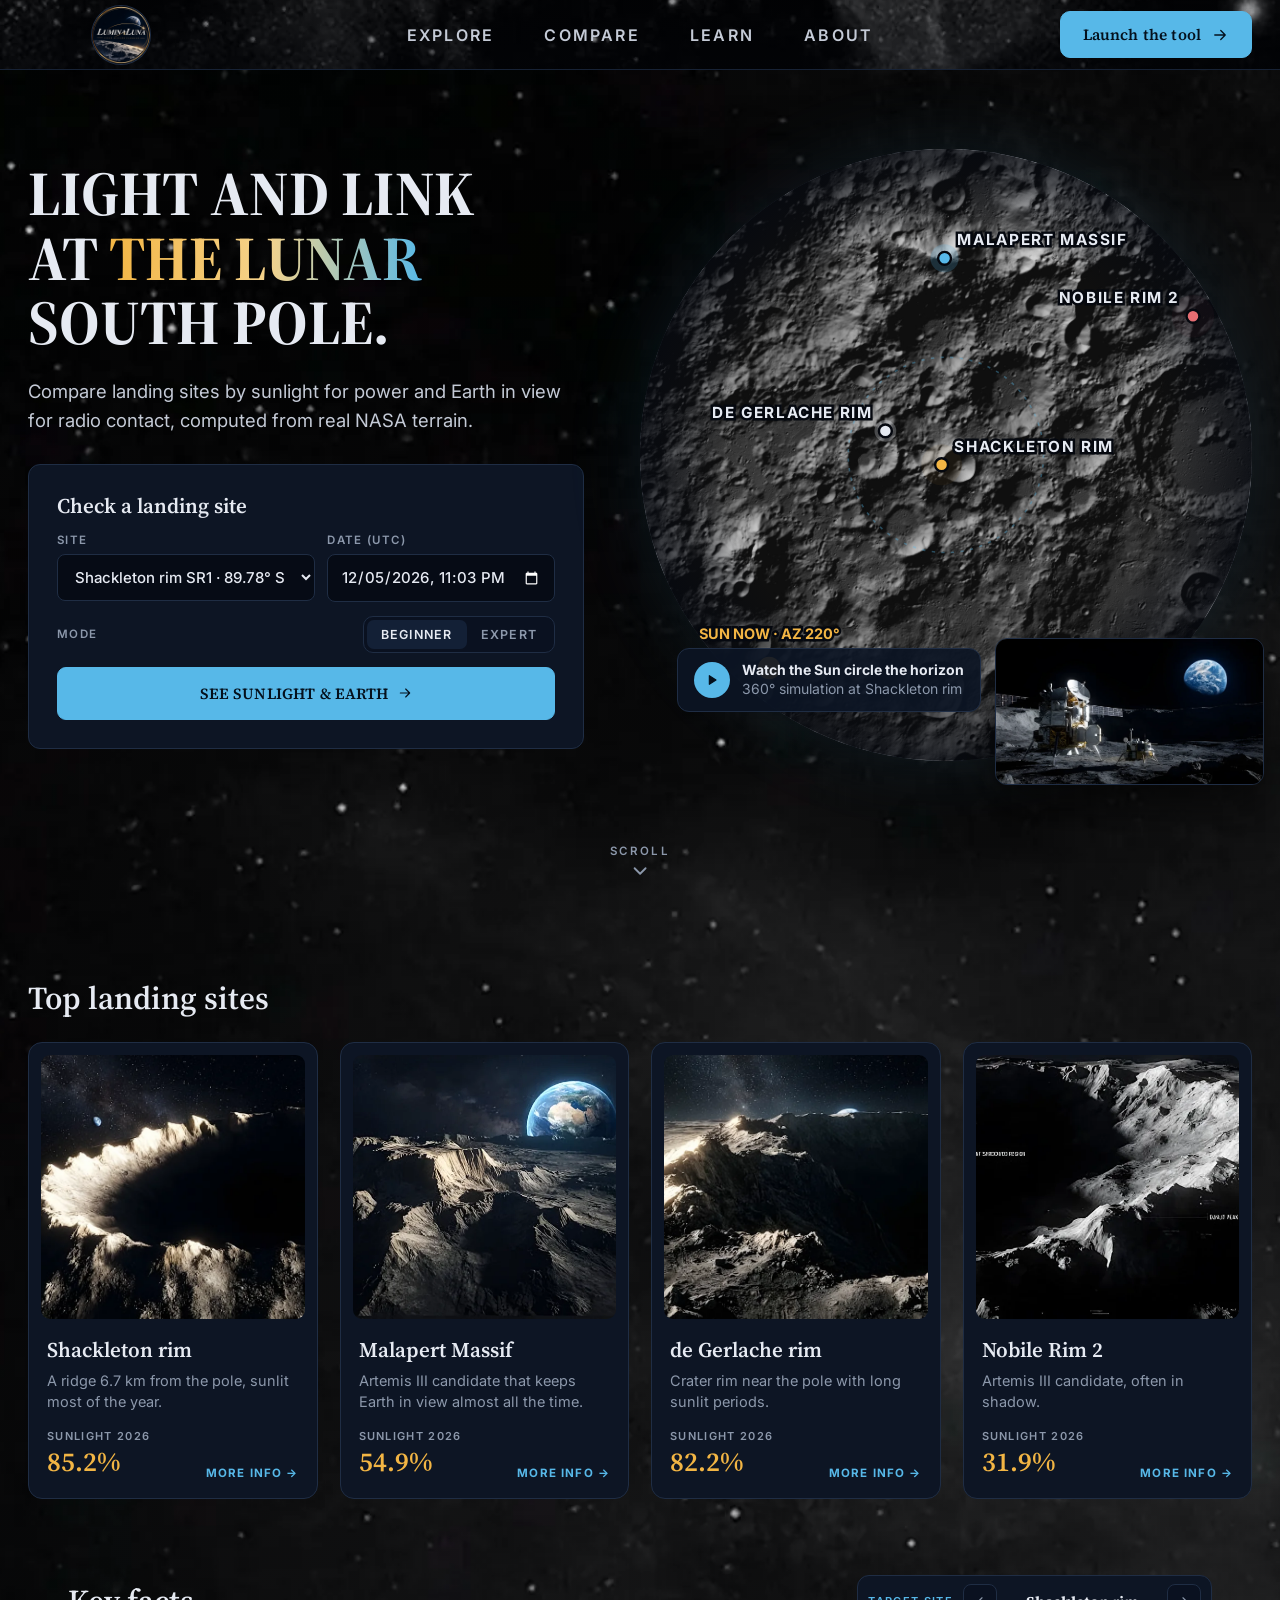
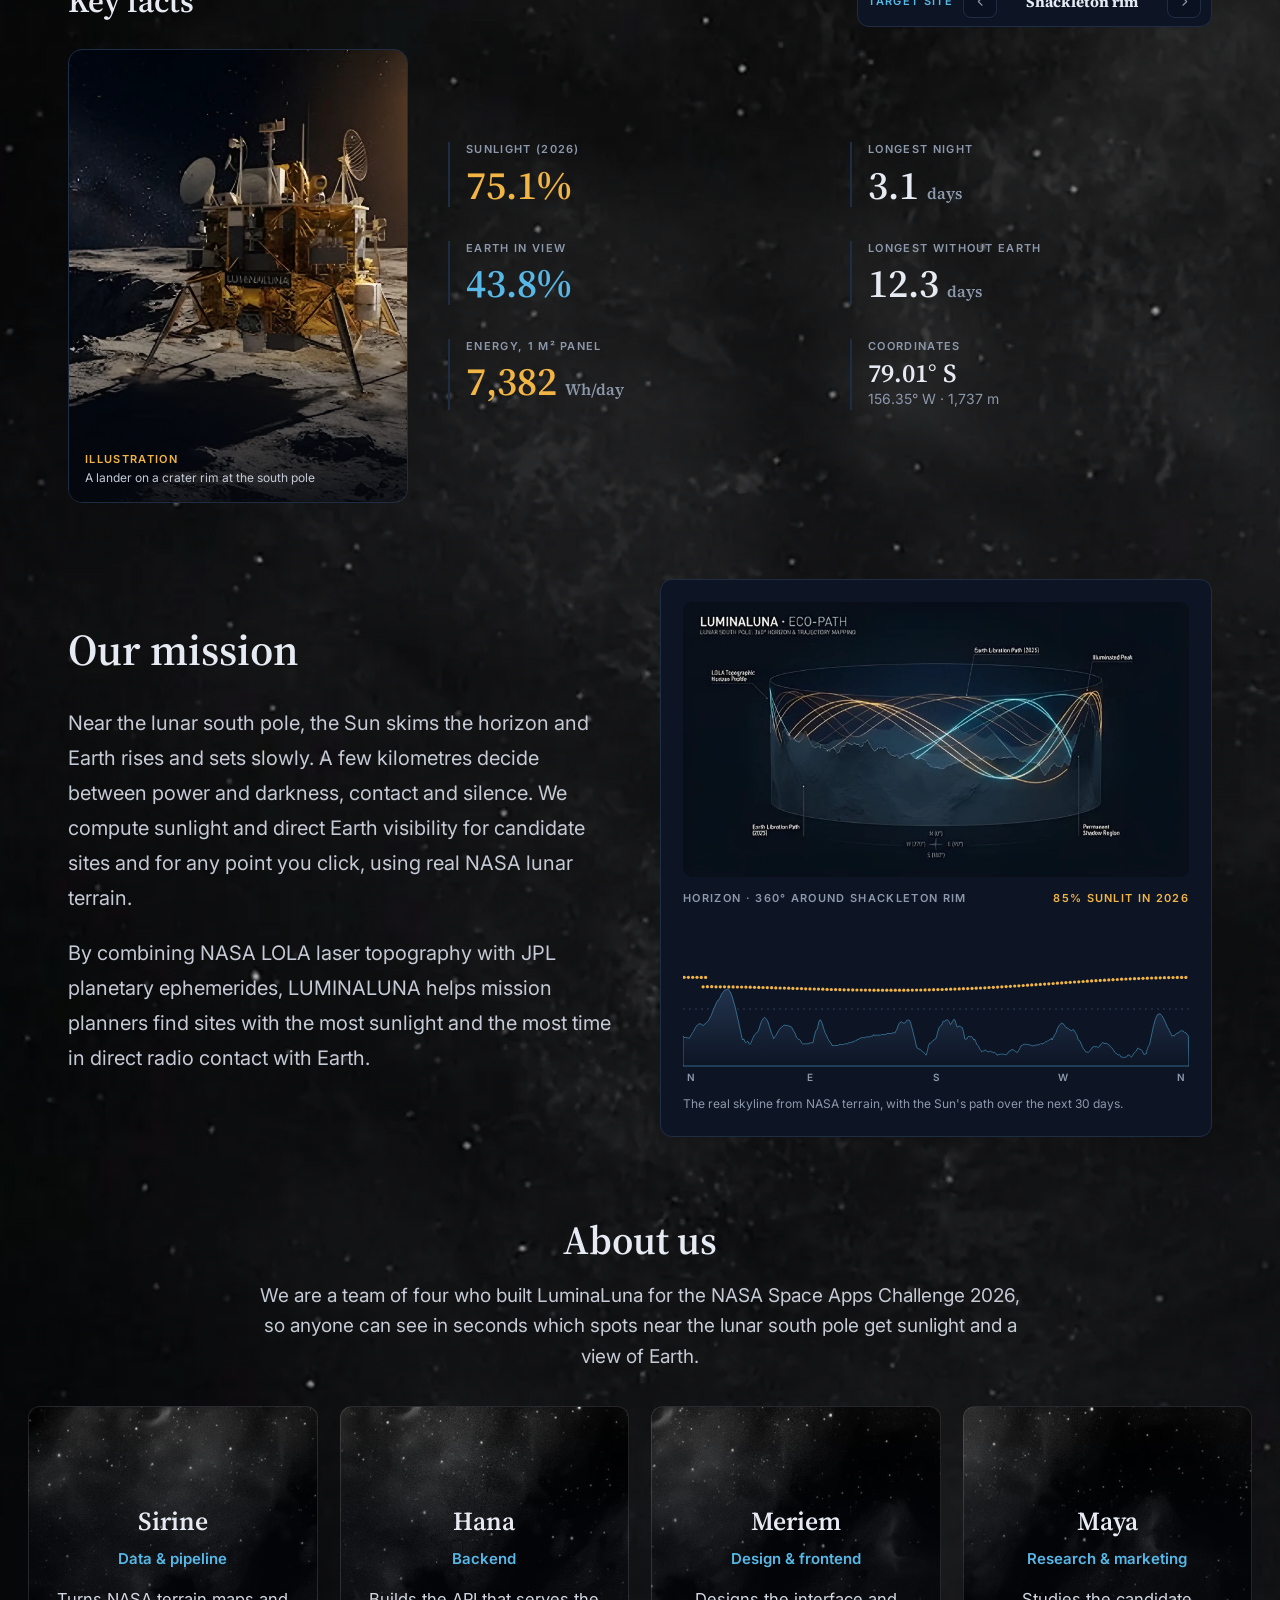
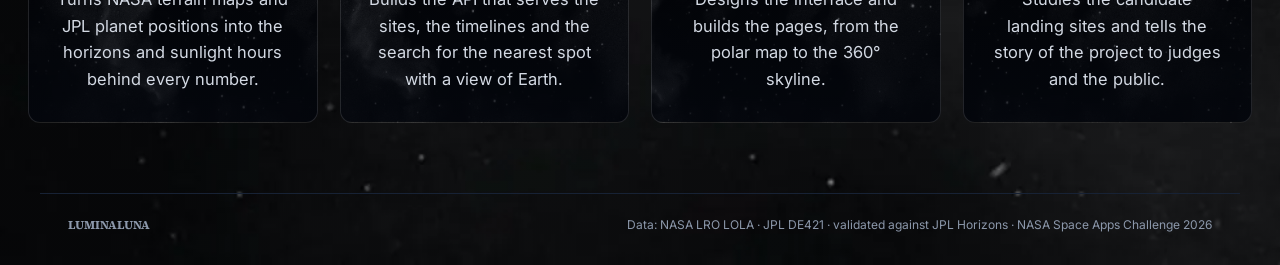
==== commit adbf6974: "Same top bar on all pages, new starry header" ====
--- a/app/index.html
+++ b/app/index.html
@@ -8,8 +8,8 @@
 <link rel="icon" href="assets/favicon.png">
 <link rel="preconnect" href="https://fonts.googleapis.com"><link rel="preconnect" href="https://fonts.gstatic.com" crossorigin>
 <link href="https://fonts.googleapis.com/css2?family=Source+Serif+4:opsz,wght@8..60,500;8..60,600;8..60,700&family=Inter:wght@400;500;600;700&family=IBM+Plex+Mono:wght@400;500&display=swap" rel="stylesheet">
-<link rel="stylesheet" href="css/landing-base.css?v=7">
-<link rel="stylesheet" href="css/landing.css?v=7">
+<link rel="stylesheet" href="css/landing-base.css?v=8">
+<link rel="stylesheet" href="css/landing.css?v=8">
 </head>
 <body class="landing">
 <header class="lnav">
@@ -103,6 +103,6 @@
   <b class="serif">LUMINALUNA</b>
   <span>Data: NASA LRO LOLA · JPL DE421 · validated against JPL Horizons · NASA Space Apps Challenge 2026</span>
 </footer>
-<script type="module" src="js/landing.js?v=7"></script>
+<script type="module" src="js/landing.js?v=8"></script>
 </body>
 </html>
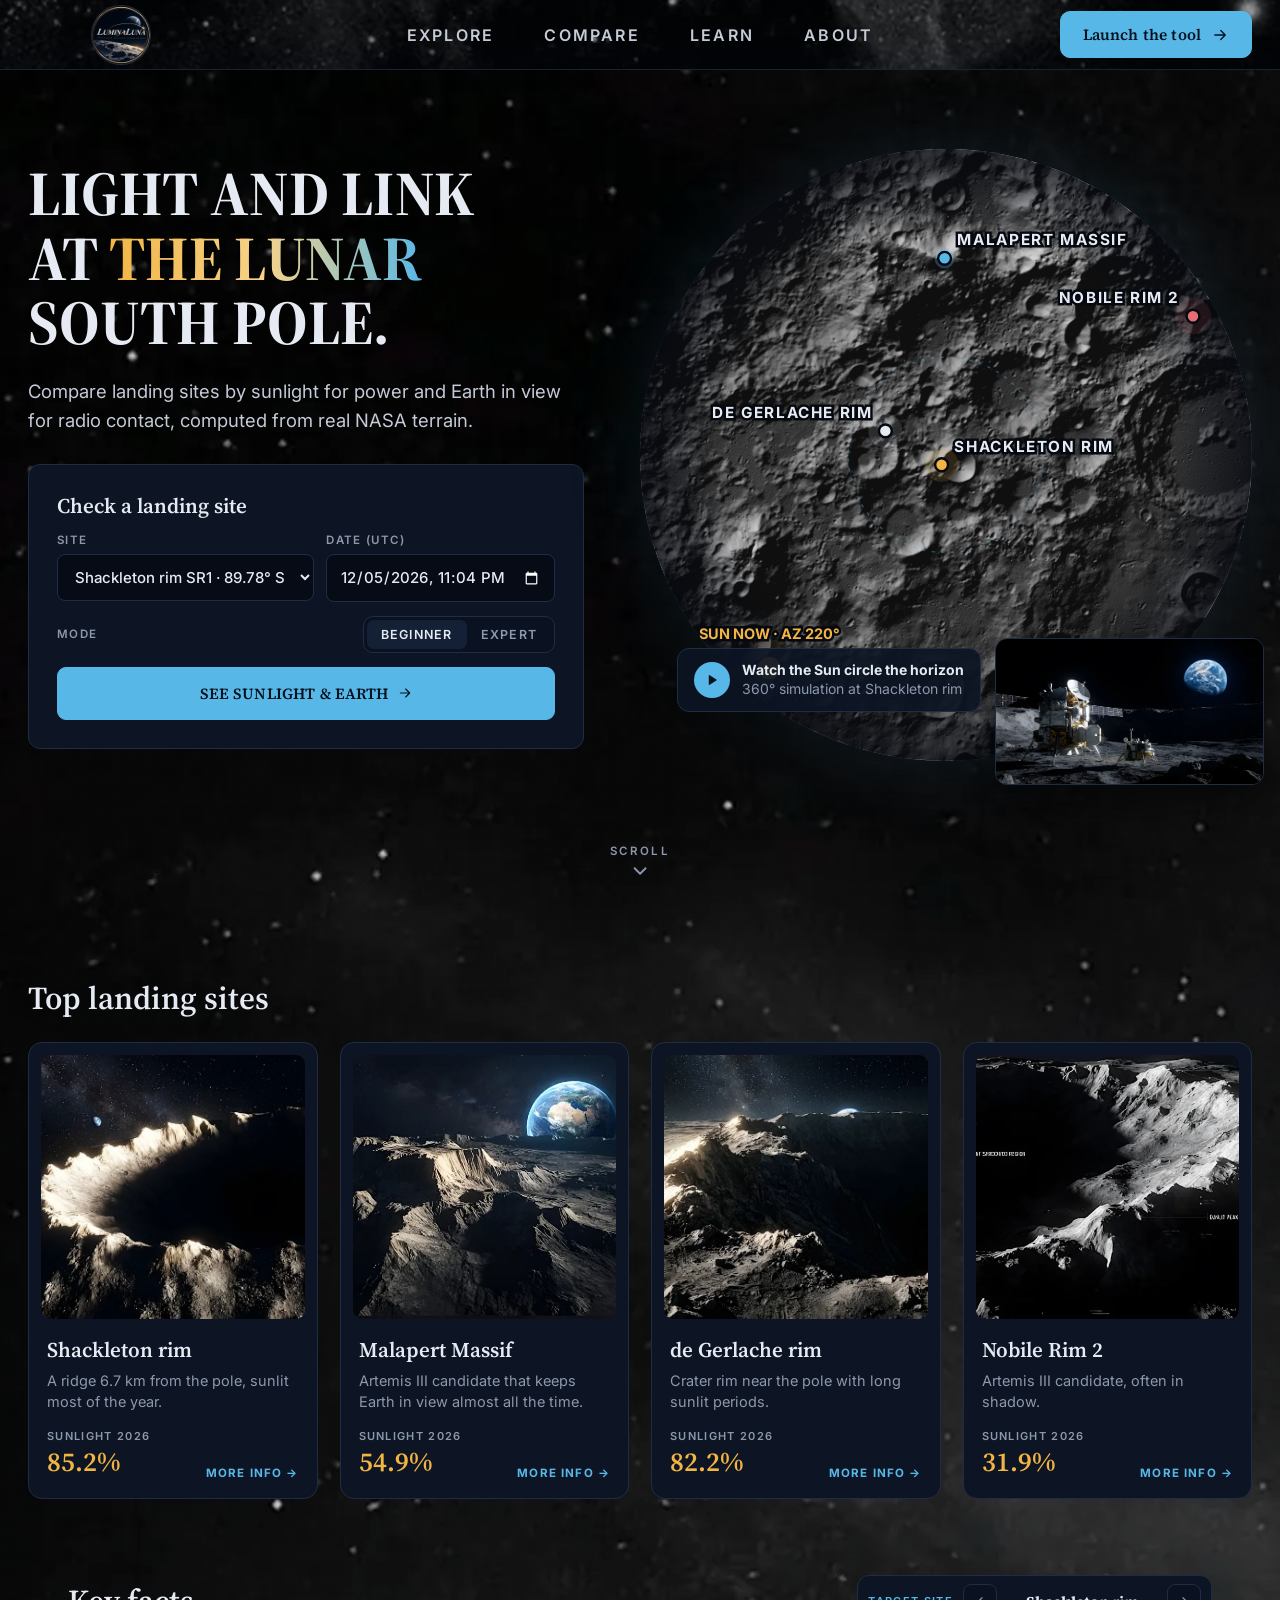
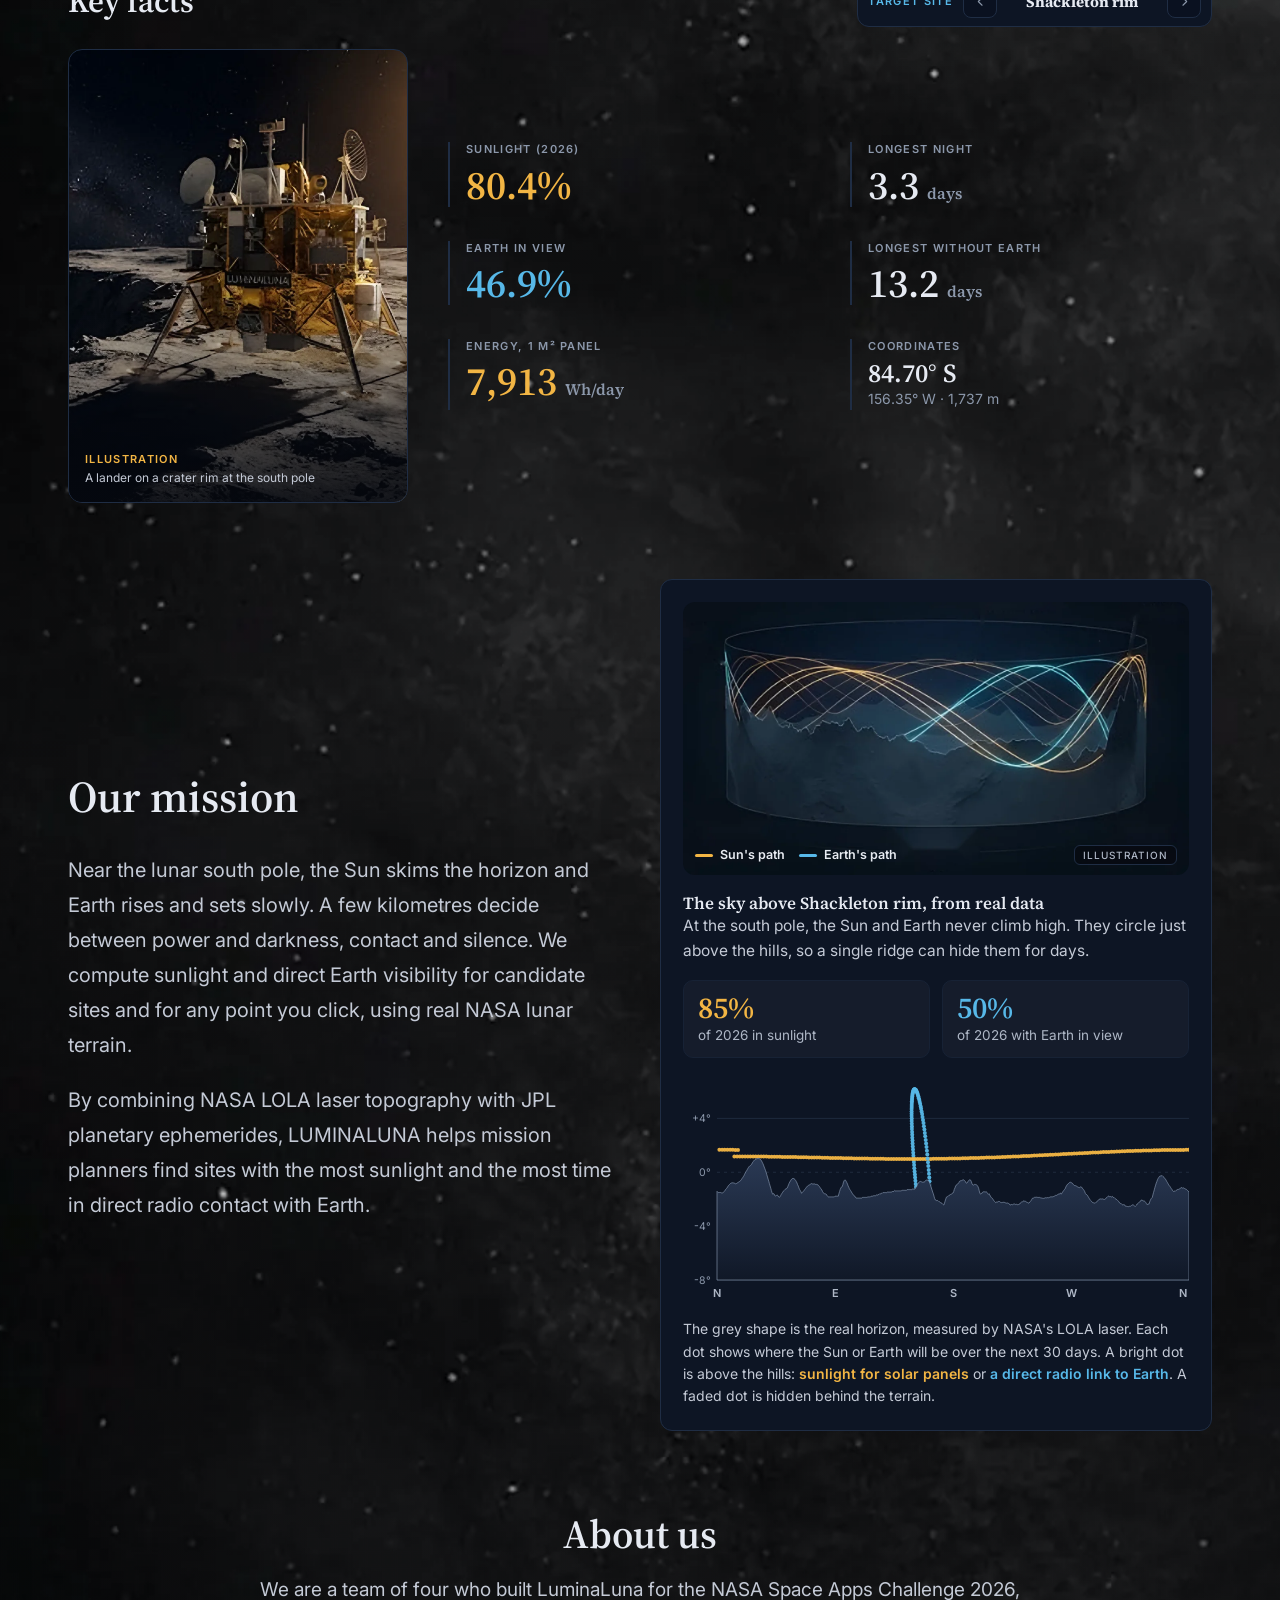
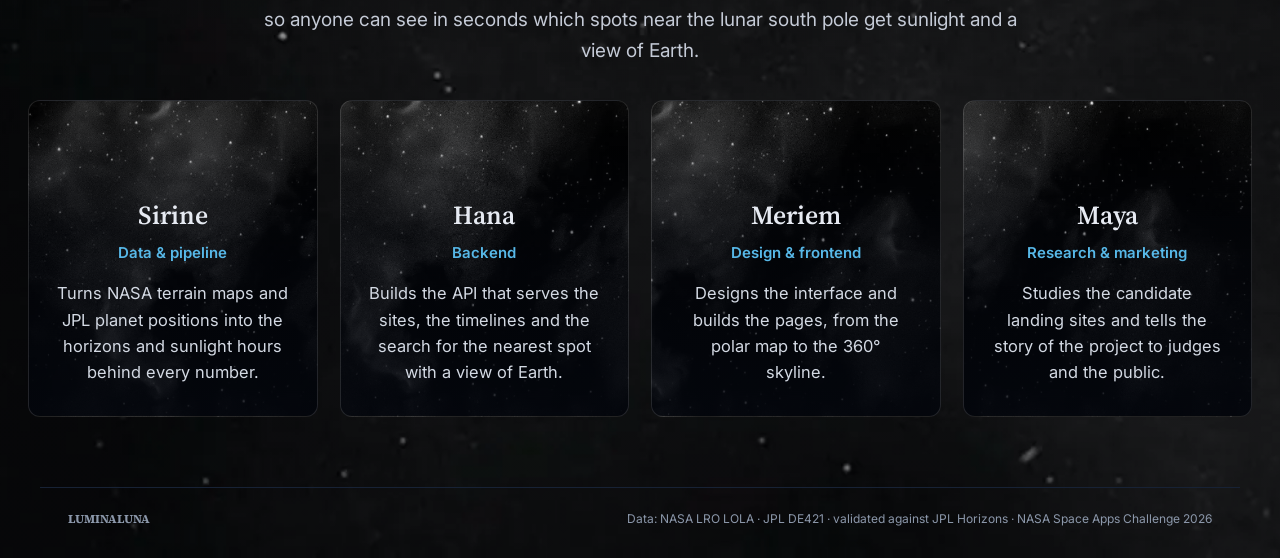
==== commit 9c084e2b: "Clearer mission card with Sun and Earth chart; cache-proof files" ====
--- a/app/index.html
+++ b/app/index.html
@@ -77,11 +77,19 @@
       <p>Near the lunar south pole, the Sun skims the horizon and Earth rises and sets slowly. A few kilometres decide between power and darkness, contact and silence. We compute sunlight and direct Earth visibility for candidate sites and for any point you click, using real NASA lunar terrain.</p>
       <p class="muted">By combining NASA LOLA laser topography with JPL planetary ephemerides, LUMINALUNA helps mission planners find sites with the most sunlight and the most time in direct radio contact with Earth.</p>
     </div>
-    <div class="card">
-      <img class="mimg" src="assets/photos/mission-diagram.webp" alt="Illustration of the Sun and Earth paths above a 360 degree horizon" width="512" height="279" loading="lazy">
-      <div class="card-head" style="margin-bottom:8px"><span class="label">Horizon · 360° around Shackleton rim</span><span class="label sun" id="mSun"></span></div>
-      <div id="mSky"></div>
-      <div class="note" style="margin-top:6px">The real skyline from NASA terrain, with the Sun's path over the next 30 days.</div>
+    <div class="card mcard">
+      <figure class="mfig">
+        <img src="assets/photos/mission-diagram.webp?v=8" alt="Illustration of the Sun's path in amber and Earth's path in blue looping around the horizon of a lunar site" width="1260" height="680" loading="lazy">
+        <figcaption><span class="lg s">Sun's path</span><span class="lg e">Earth's path</span><span class="tag">Illustration</span></figcaption>
+      </figure>
+      <h3 class="mtitle">The sky above Shackleton rim, from real data</h3>
+      <p class="msub">At the south pole, the Sun and Earth never climb high. They circle just above the hills, so a single ridge can hide them for days.</p>
+      <div class="mstats">
+        <div><b class="sun" id="mSun">–</b><span id="mSunL">of the year in sunlight</span></div>
+        <div><b class="earth" id="mEarth">–</b><span id="mEarthL">of the year with Earth in view</span></div>
+      </div>
+      <div id="mSky" aria-label="Chart of the real horizon at Shackleton rim with the Sun and Earth positions over the next 30 days"></div>
+      <p class="mnote">The grey shape is the real horizon, measured by NASA's LOLA laser. Each dot shows where the Sun or Earth will be over the next 30 days. A bright dot is above the hills: <span class="sun">sunlight for solar panels</span> or <span class="earth">a direct radio link to Earth</span>. A faded dot is hidden behind the terrain.</p>
     </div>
   </section>
 
--- a/app/css/landing.css
+++ b/app/css/landing.css
@@ -245,3 +245,20 @@
 .lnav { transition: top .35s cubic-bezier(.2,.8,.2,1); }
 .lnav.bar-hidden { top: -110px; }
 @media (prefers-reduced-motion: reduce) { .lnav { transition: none; } }
+
+/* mission card: cleaner illustration + real chart with plain-language text */
+.mcard { padding: 22px; }
+.mfig { position: relative; margin: 0 0 18px; border-radius: 12px; overflow: hidden; background: #070B14; }
+.mfig img { display: block; width: 100%; height: auto; }
+.mfig figcaption { position: absolute; left: 12px; right: 12px; bottom: 10px; display: flex; gap: 14px; align-items: center; font: 600 12.5px var(--sans); color: #E8ECF2; }
+.mfig .lg::before { content: ""; display: inline-block; width: 18px; height: 3px; border-radius: 2px; margin-right: 7px; vertical-align: middle; }
+.mfig .lg.s::before { background: var(--sun); } .mfig .lg.e::before { background: var(--earth); }
+.mfig .tag { margin-left: auto; font-weight: 500; color: #AEB7C6; background: rgba(5,8,14,.6); padding: 3px 8px; border-radius: 6px; }
+.mtitle { font: 600 24px/1.25 var(--serif); margin: 0 0 6px; color: var(--text); }
+.msub { font-size: 15.5px !important; line-height: 1.6 !important; color: #AEB7C6; margin: 0 0 16px; }
+.mstats { display: grid; grid-template-columns: 1fr 1fr; gap: 12px; margin-bottom: 14px; }
+.mstats > div { background: rgba(255,255,255,.03); border: 1px solid var(--line); border-radius: 10px; padding: 12px 14px; display: flex; flex-direction: column; gap: 2px; }
+.mstats b { font: 600 30px/1 var(--serif); }
+.mstats span { font-size: 13.5px; color: #AEB7C6; }
+.mnote { font-size: 14px !important; line-height: 1.6 !important; color: #AEB7C6; margin: 10px 0 0; }
+.mnote .sun, .mnote .earth { font-weight: 600; }
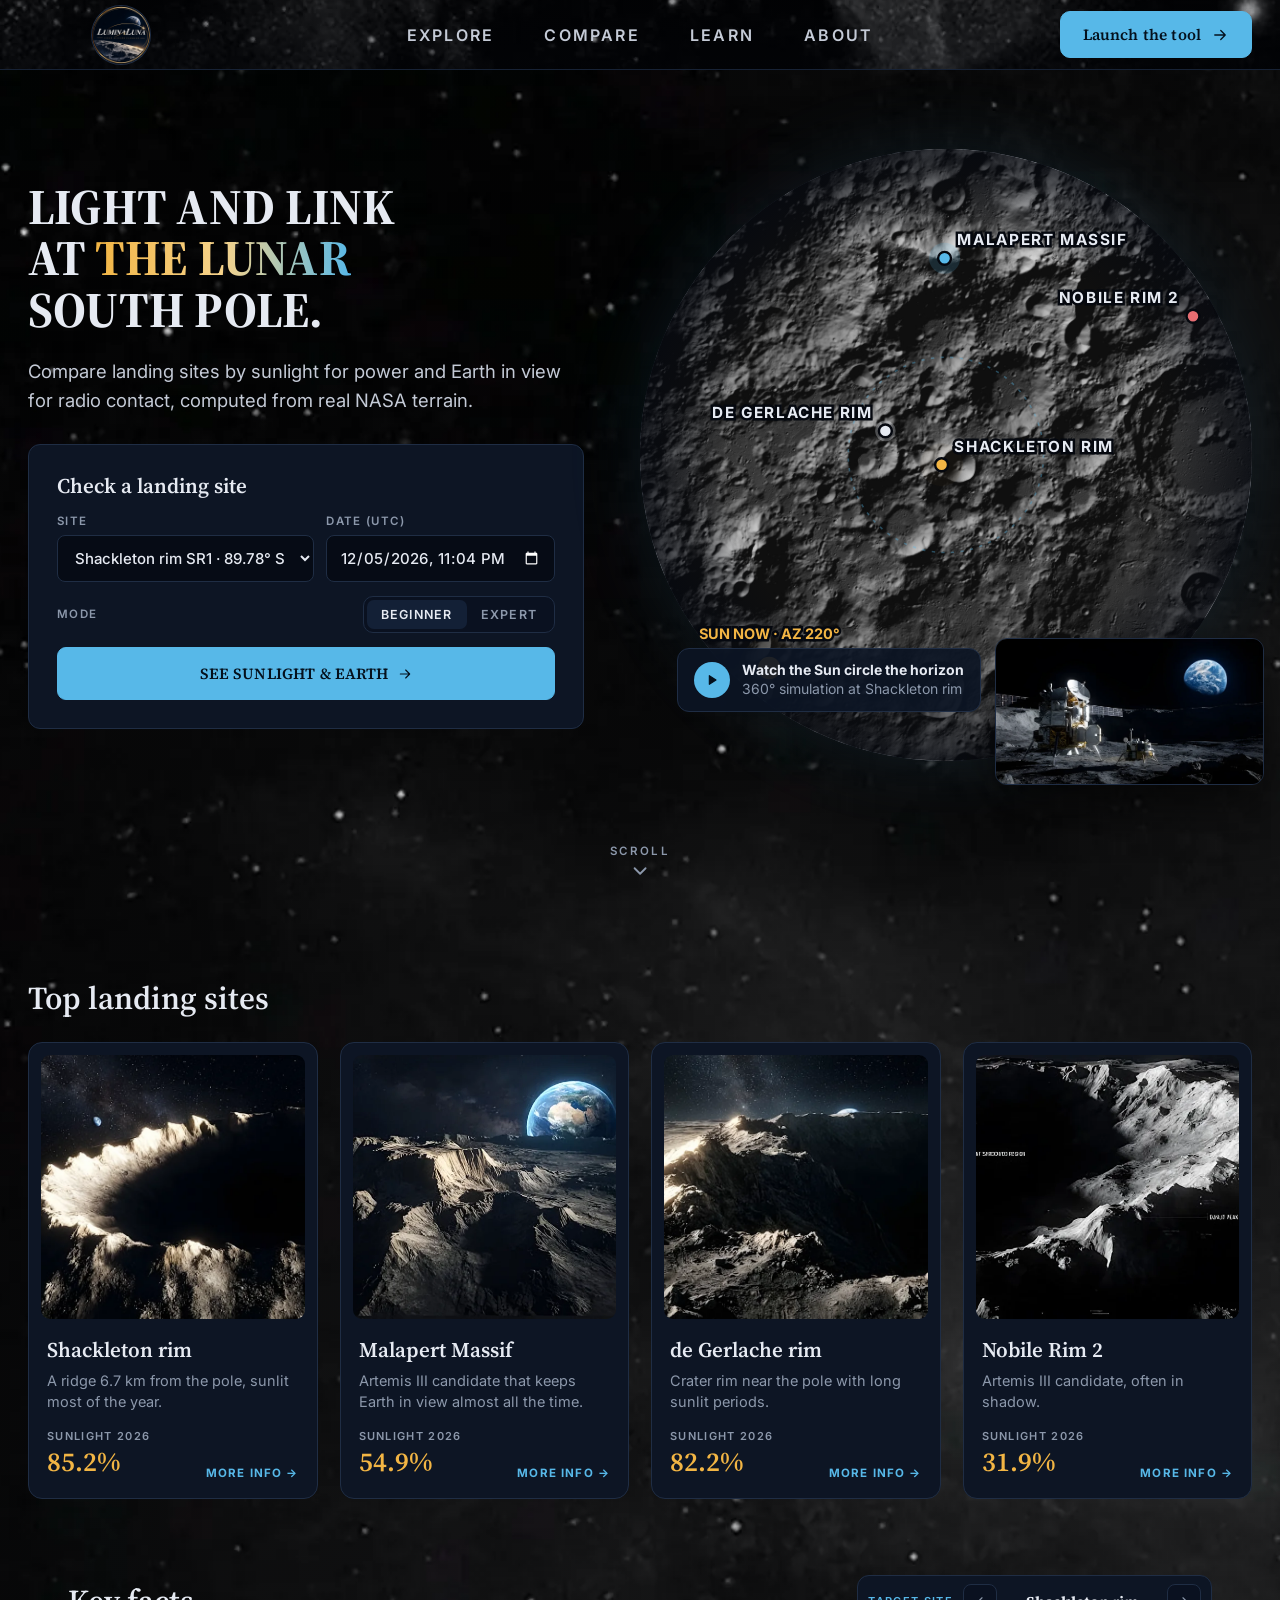
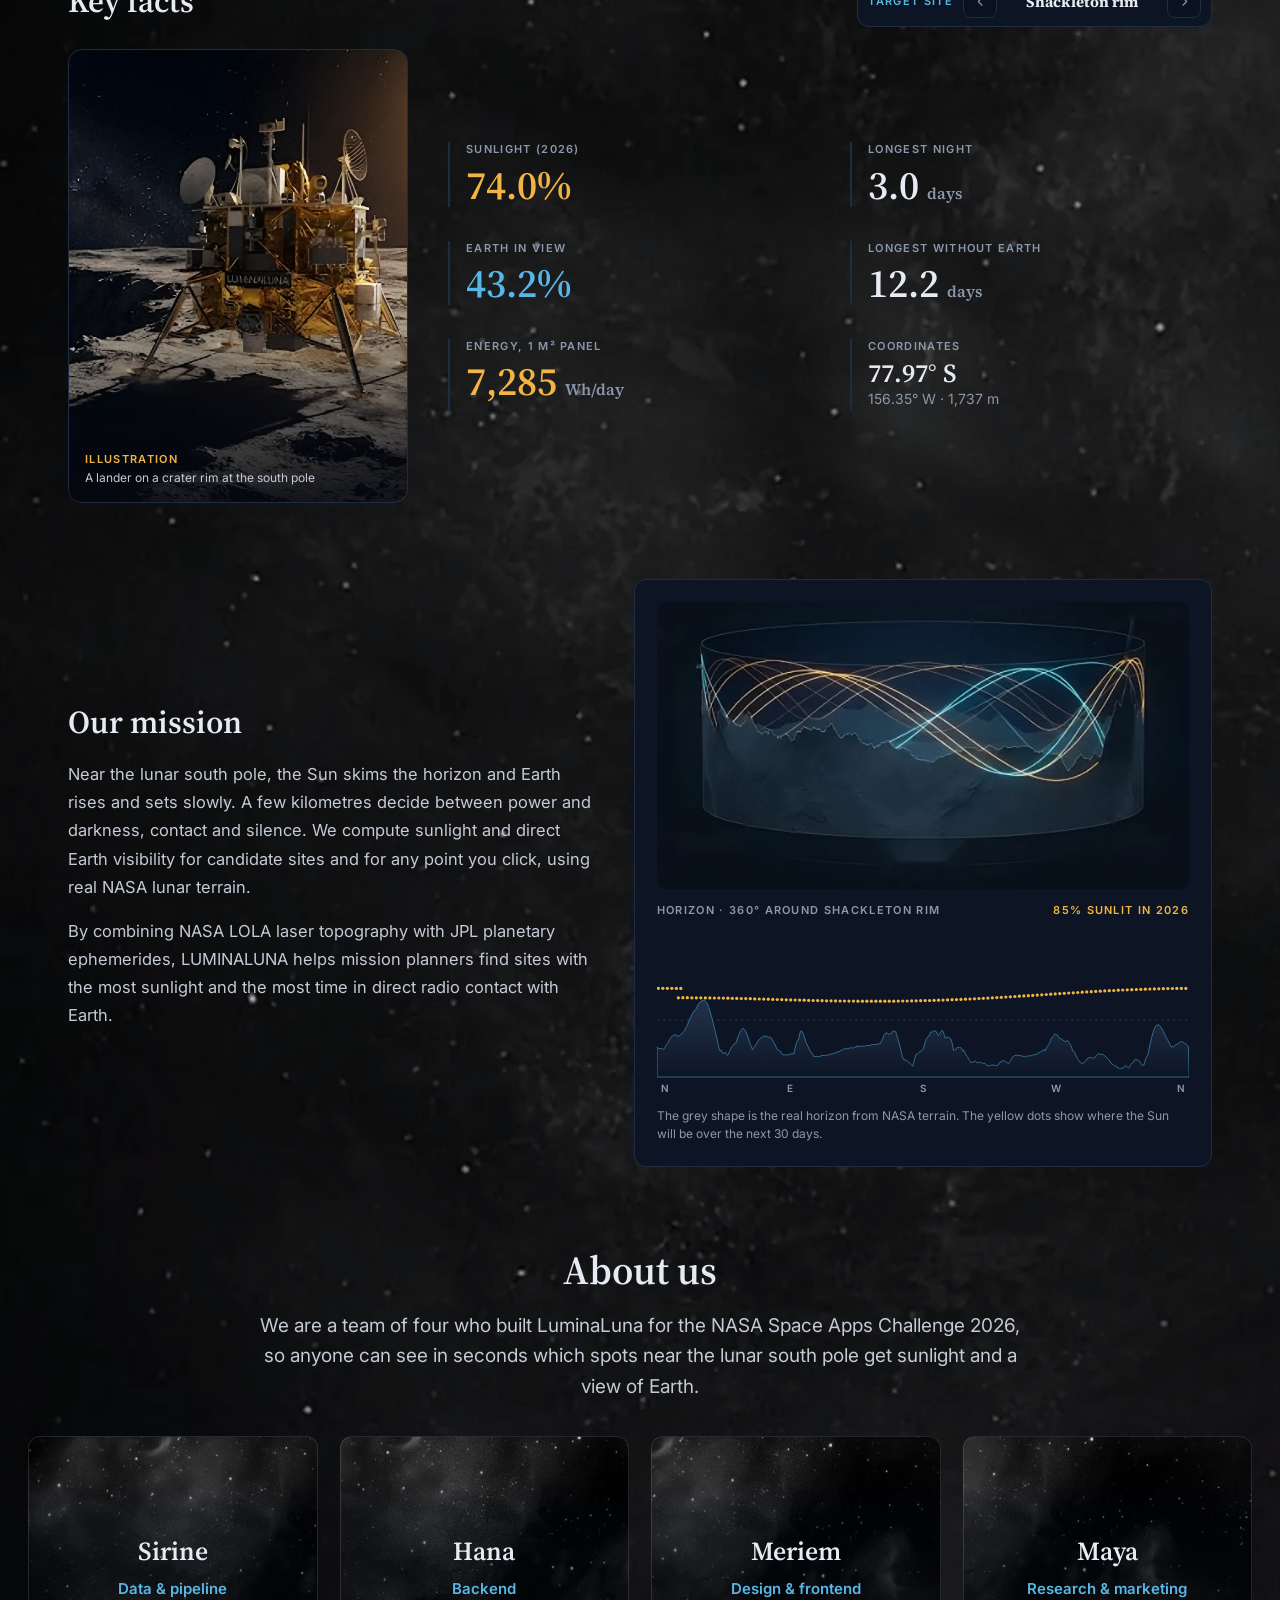
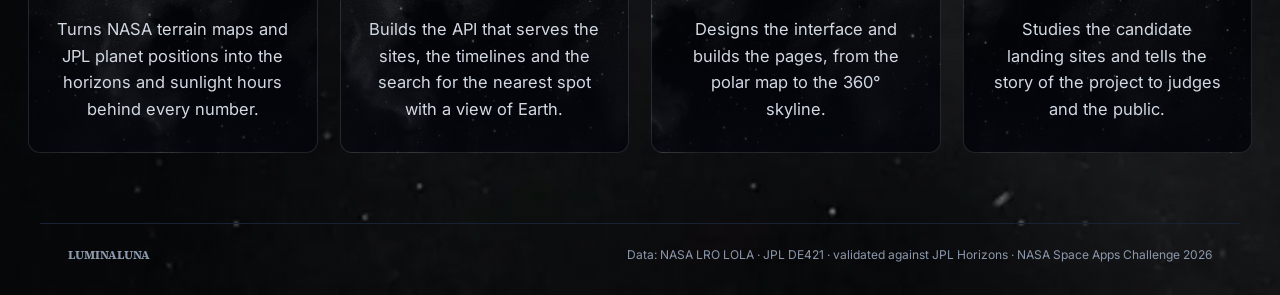
==== commit 9c24c7c8: "Fix mission layout, smaller hero title" ====
--- a/app/index.html
+++ b/app/index.html
@@ -77,19 +77,11 @@
       <p>Near the lunar south pole, the Sun skims the horizon and Earth rises and sets slowly. A few kilometres decide between power and darkness, contact and silence. We compute sunlight and direct Earth visibility for candidate sites and for any point you click, using real NASA lunar terrain.</p>
       <p class="muted">By combining NASA LOLA laser topography with JPL planetary ephemerides, LUMINALUNA helps mission planners find sites with the most sunlight and the most time in direct radio contact with Earth.</p>
     </div>
-    <div class="card mcard">
-      <figure class="mfig">
-        <img src="assets/photos/mission-diagram.webp?v=8" alt="Illustration of the Sun's path in amber and Earth's path in blue looping around the horizon of a lunar site" width="1260" height="680" loading="lazy">
-        <figcaption><span class="lg s">Sun's path</span><span class="lg e">Earth's path</span><span class="tag">Illustration</span></figcaption>
-      </figure>
-      <h3 class="mtitle">The sky above Shackleton rim, from real data</h3>
-      <p class="msub">At the south pole, the Sun and Earth never climb high. They circle just above the hills, so a single ridge can hide them for days.</p>
-      <div class="mstats">
-        <div><b class="sun" id="mSun">–</b><span id="mSunL">of the year in sunlight</span></div>
-        <div><b class="earth" id="mEarth">–</b><span id="mEarthL">of the year with Earth in view</span></div>
-      </div>
-      <div id="mSky" aria-label="Chart of the real horizon at Shackleton rim with the Sun and Earth positions over the next 30 days"></div>
-      <p class="mnote">The grey shape is the real horizon, measured by NASA's LOLA laser. Each dot shows where the Sun or Earth will be over the next 30 days. A bright dot is above the hills: <span class="sun">sunlight for solar panels</span> or <span class="earth">a direct radio link to Earth</span>. A faded dot is hidden behind the terrain.</p>
+    <div class="card">
+      <img class="mimg" src="assets/photos/mission-diagram.webp?v=9" alt="Illustration of the Sun's path in amber and Earth's path in blue looping around the horizon of a lunar site" width="1260" height="680" loading="lazy">
+      <div class="card-head" style="margin-bottom:8px"><span class="label">Horizon · 360° around Shackleton rim</span><span class="label sun" id="mSun"></span></div>
+      <div id="mSky"></div>
+      <div class="note" style="margin-top:6px">The grey shape is the real horizon from NASA terrain. The yellow dots show where the Sun will be over the next 30 days.</div>
     </div>
   </section>
 
--- a/app/css/landing.css
+++ b/app/css/landing.css
@@ -246,19 +246,13 @@
 .lnav.bar-hidden { top: -110px; }
 @media (prefers-reduced-motion: reduce) { .lnav { transition: none; } }
 
-/* mission card: cleaner illustration + real chart with plain-language text */
-.mcard { padding: 22px; }
-.mfig { position: relative; margin: 0 0 18px; border-radius: 12px; overflow: hidden; background: #070B14; }
-.mfig img { display: block; width: 100%; height: auto; }
-.mfig figcaption { position: absolute; left: 12px; right: 12px; bottom: 10px; display: flex; gap: 14px; align-items: center; font: 600 12.5px var(--sans); color: #E8ECF2; }
-.mfig .lg::before { content: ""; display: inline-block; width: 18px; height: 3px; border-radius: 2px; margin-right: 7px; vertical-align: middle; }
-.mfig .lg.s::before { background: var(--sun); } .mfig .lg.e::before { background: var(--earth); }
-.mfig .tag { margin-left: auto; font-weight: 500; color: #AEB7C6; background: rgba(5,8,14,.6); padding: 3px 8px; border-radius: 6px; }
-.mtitle { font: 600 24px/1.25 var(--serif); margin: 0 0 6px; color: var(--text); }
-.msub { font-size: 15.5px !important; line-height: 1.6 !important; color: #AEB7C6; margin: 0 0 16px; }
-.mstats { display: grid; grid-template-columns: 1fr 1fr; gap: 12px; margin-bottom: 14px; }
-.mstats > div { background: rgba(255,255,255,.03); border: 1px solid var(--line); border-radius: 10px; padding: 12px 14px; display: flex; flex-direction: column; gap: 2px; }
-.mstats b { font: 600 30px/1 var(--serif); }
-.mstats span { font-size: 13.5px; color: #AEB7C6; }
-.mnote { font-size: 14px !important; line-height: 1.6 !important; color: #AEB7C6; margin: 10px 0 0; }
-.mnote .sun, .mnote .earth { font-weight: 600; }
+
+/* v8: normal-size mission section, smaller hero title */
+.mission { grid-template-columns: minmax(0, 1fr) minmax(0, 1.1fr); }
+.mission > * { min-width: 0; }
+.mimg { max-width: 100%; }
+.mission .sec { font-size: 32px; margin-bottom: 16px; }
+.mission p { font-size: 16.5px; line-height: 1.7; }
+.hero h1 { font-size: clamp(42px, 3.9vw, 62px); }
+@media (max-width: 980px) { .mission { grid-template-columns: 1fr; } }
+@media (max-width: 700px) { .mission .sec { font-size: 28px; } .mission p { font-size: 15.5px; } .hero h1 { font-size: 36px; } }
